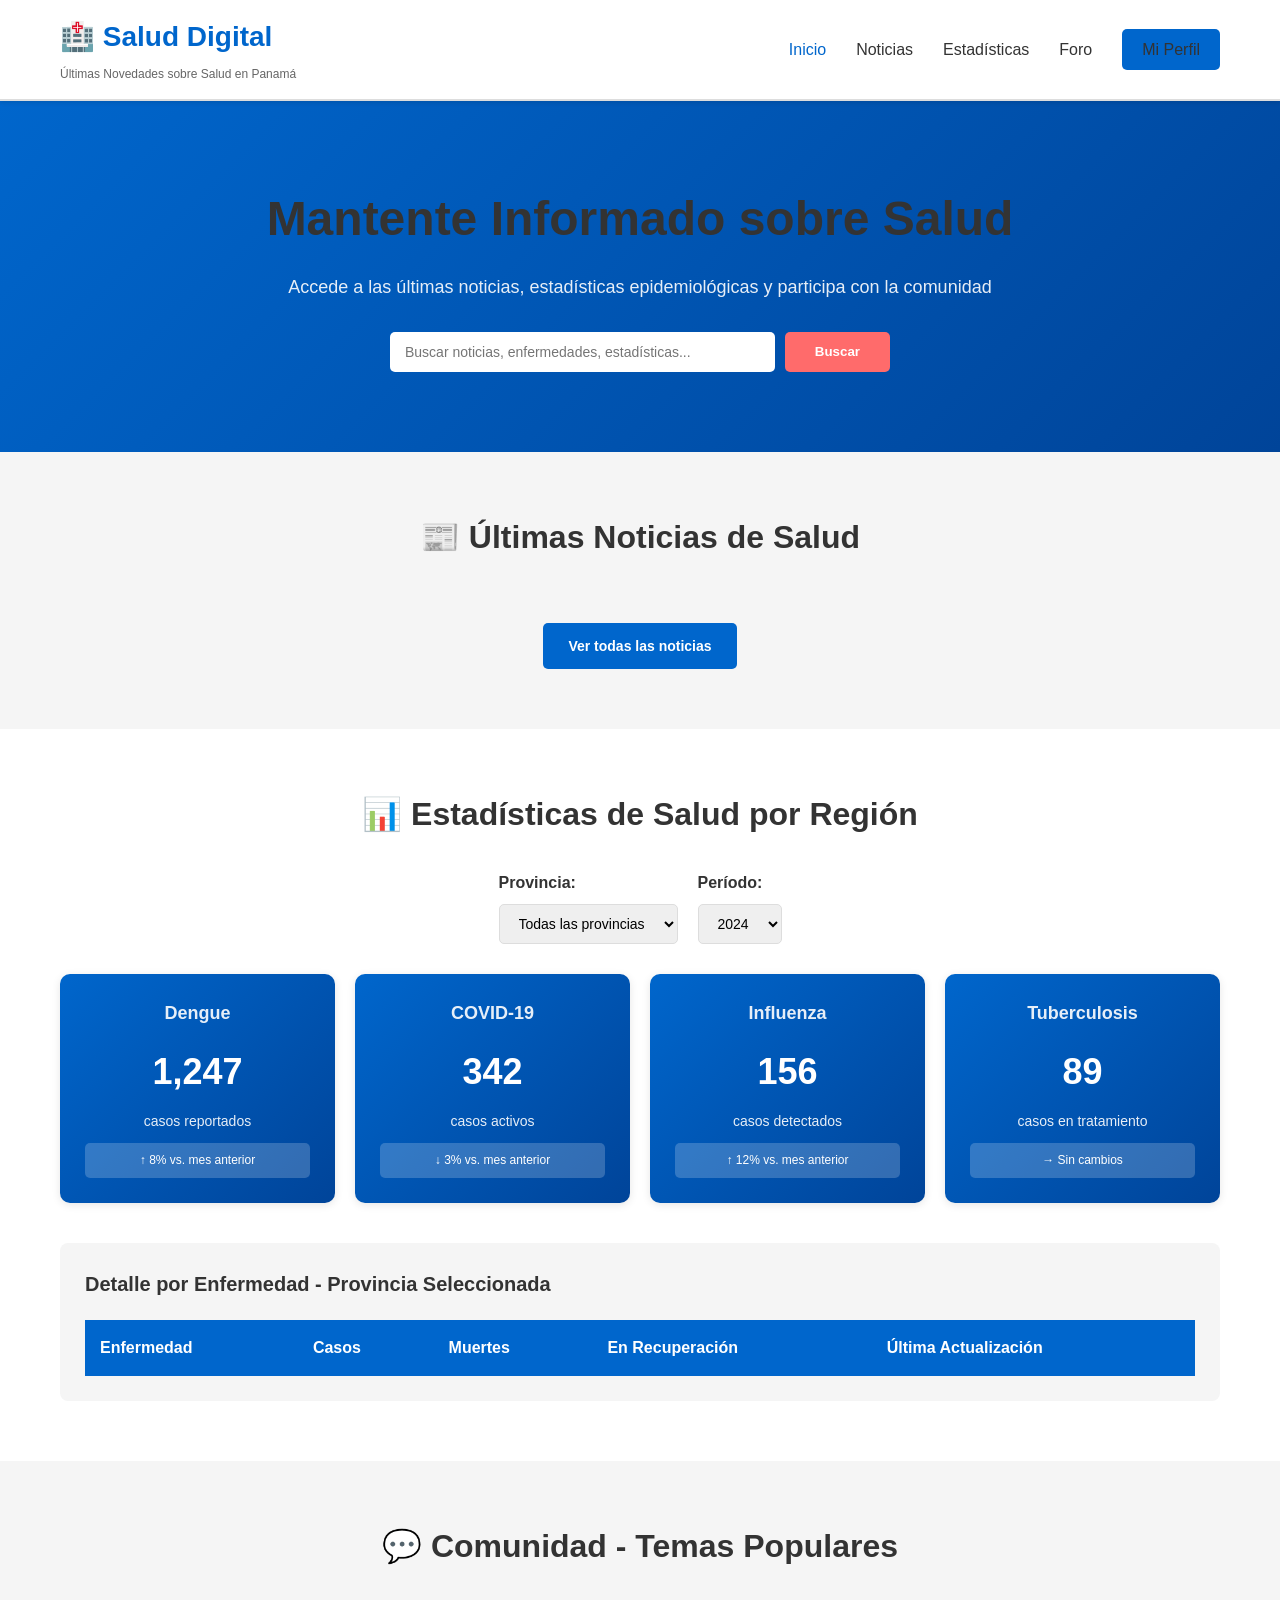
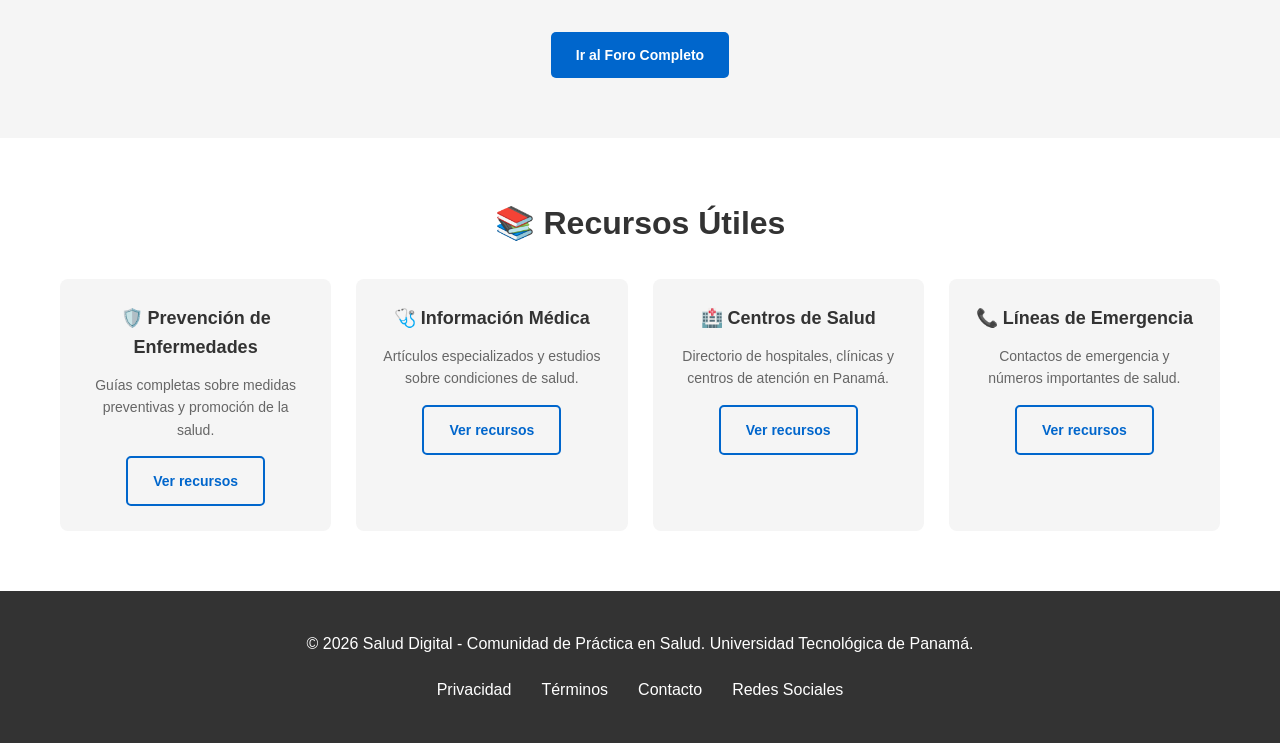
==== index.html @ e3124742 "feat(sitio): pagina de inicio de salud digital" ====
<!DOCTYPE html>
<html lang="es">
<head>
    <meta charset="UTF-8">
    <meta name="viewport" content="width=device-width, initial-scale=1.0">
    <title>Salud Digital - Últimas Novedades sobre Salud en Panamá</title>
    <link rel="stylesheet" href="css/styles.css">
</head>
<body>
    <!-- HEADER / NAVEGACIÓN -->
    <header class="navbar">
        <div class="container">
            <div class="navbar-brand">
                <h1>🏥 Salud Digital</h1>
                <p class="tagline">Últimas Novedades sobre Salud en Panamá</p>
            </div>
            <nav class="menu">
                <a href="index.html" class="active">Inicio</a>
                <a href="#noticias">Noticias</a>
                <a href="#estadisticas">Estadísticas</a>
                <a href="#foro">Foro</a>
                <a href="#" class="btn-login">Mi Perfil</a>
            </nav>
        </div>
    </header>

    <!-- BANNER PRINCIPAL -->
    <section class="banner">
        <div class="banner-content">
            <h2>Mantente Informado sobre Salud</h2>
            <p>Accede a las últimas noticias, estadísticas epidemiológicas y participa con la comunidad</p>
            <div class="search-bar">
                <input type="text" id="searchInput" placeholder="Buscar noticias, enfermedades, estadísticas...">
                <button onclick="buscar()">Buscar</button>
            </div>
        </div>
    </section>

    <!-- SECCIÓN DE NOTICIAS DESTACADAS -->
    <section class="noticias-section">
        <div class="container">
            <h2>📰 Últimas Noticias de Salud</h2>
            <div id="noticiasDestacadas" class="noticias-grid">
                <!-- Las noticias se cargarán aquí con JavaScript -->
            </div>
            <div class="ver-mas">
                <a href="#noticias" class="btn-primary">Ver todas las noticias</a>
            </div>
        </div>
    </section>

    <!-- SECCIÓN DE ESTADÍSTICAS -->
    <section class="estadisticas-section">
        <div class="container">
            <h2>📊 Estadísticas de Salud por Región</h2>

            <div class="filtros-estadisticas">
                <div class="filtro">
                    <label>Provincia:</label>
                    <select id="provinciaSelect" onchange="filtrarEstadisticas()">
                        <option value="">Todas las provincias</option>
                        <option value="panama">Panamá</option>
                        <option value="colon">Colón</option>
                        <option value="chiriqui">Chiriquí</option>
                        <option value="bocas">Bocas del Toro</option>
                        <option value="veraguas">Veraguas</option>
                        <option value="darién">Darién</option>
                        <option value="herrera">Herrera</option>
                        <option value="lossantos">Los Santos</option>
                        <option value="emberá">Guna Yala</option>
                    </select>
                </div>
                <div class="filtro">
                    <label>Período:</label>
                    <select id="periodoSelect" onchange="filtrarEstadisticas()">
                        <option value="2024">2024</option>
                        <option value="2025">2025</option>
                        <option value="2026">2026</option>
                    </select>
                </div>
            </div>

            <div class="estadisticas-grid">
                <div class="estadistica-card">
                    <h3>Dengue</h3>
                    <div class="stat-number" id="dengueCount">1,247</div>
                    <p class="stat-label">casos reportados</p>
                    <div class="stat-trend">↑ 8% vs. mes anterior</div>
                </div>
                <div class="estadistica-card">
                    <h3>COVID-19</h3>
                    <div class="stat-number" id="covidCount">342</div>
                    <p class="stat-label">casos activos</p>
                    <div class="stat-trend">↓ 3% vs. mes anterior</div>
                </div>
                <div class="estadistica-card">
                    <h3>Influenza</h3>
                    <div class="stat-number" id="influenzaCount">156</div>
                    <p class="stat-label">casos detectados</p>
                    <div class="stat-trend">↑ 12% vs. mes anterior</div>
                </div>
                <div class="estadistica-card">
                    <h3>Tuberculosis</h3>
                    <div class="stat-number" id="tbCount">89</div>
                    <p class="stat-label">casos en tratamiento</p>
                    <div class="stat-trend">→ Sin cambios</div>
                </div>
            </div>

            <div class="estadisticas-detalle">
                <h3>Detalle por Enfermedad - Provincia Seleccionada</h3>
                <table id="estadisticasTable">
                    <thead>
                        <tr>
                            <th>Enfermedad</th>
                            <th>Casos</th>
                            <th>Muertes</th>
                            <th>En Recuperación</th>
                            <th>Última Actualización</th>
                        </tr>
                    </thead>
                    <tbody id="estadisticasBody">
                        <!-- Se llena con datos -->
                    </tbody>
                </table>
            </div>
        </div>
    </section>

    <!-- SECCIÓN DE FORO DESTACADO -->
    <section class="foro-section">
        <div class="container">
            <h2>💬 Comunidad - Temas Populares</h2>
            <div id="temasDestacados" class="temas-grid">
                <!-- Los temas se cargarán aquí -->
            </div>
            <div class="ver-mas">
                <a href="#foro" class="btn-primary">Ir al Foro Completo</a>
            </div>
        </div>
    </section>

    <!-- SECCIÓN DE RECURSOS -->
    <section class="recursos-section">
        <div class="container">
            <h2>📚 Recursos Útiles</h2>
            <div class="recursos-grid">
                <div class="recurso-card">
                    <h3>🛡️ Prevención de Enfermedades</h3>
                    <p>Guías completas sobre medidas preventivas y promoción de la salud.</p>
                    <a href="#" class="btn-secondary">Ver recursos</a>
                </div>
                <div class="recurso-card">
                    <h3>🩺 Información Médica</h3>
                    <p>Artículos especializados y estudios sobre condiciones de salud.</p>
                    <a href="#" class="btn-secondary">Ver recursos</a>
                </div>
                <div class="recurso-card">
                    <h3>🏥 Centros de Salud</h3>
                    <p>Directorio de hospitales, clínicas y centros de atención en Panamá.</p>
                    <a href="#" class="btn-secondary">Ver recursos</a>
                </div>
                <div class="recurso-card">
                    <h3>📞 Líneas de Emergencia</h3>
                    <p>Contactos de emergencia y números importantes de salud.</p>
                    <a href="#" class="btn-secondary">Ver recursos</a>
                </div>
            </div>
        </div>
    </section>

    <!-- FOOTER -->
    <footer class="footer">
        <div class="container">
            <p>&copy; 2026 Salud Digital - Comunidad de Práctica en Salud. Universidad Tecnológica de Panamá.</p>
            <div class="footer-links">
                <a href="#">Privacidad</a>
                <a href="#">Términos</a>
                <a href="#">Contacto</a>
                <a href="#">Redes Sociales</a>
            </div>
        </div>
    </footer>

    <script src="js/data.js"></script>
    <script src="js/main.js"></script>
</body>
</html>
---- css/styles.css ----
/* ===== VARIABLES Y COLORES ===== */
:root {
    --primary-color: #0066cc;
    --primary-dark: #004499;
    --secondary-color: #ff6b6b;
    --success-color: #51cf66;
    --warning-color: #ffd43b;
    --danger-color: #ff6b6b;
    --dark-bg: #1a1a1a;
    --light-bg: #f5f5f5;
    --text-dark: #333;
    --text-light: #666;
    --border-color: #ddd;
    --white: #fff;
}

/* ===== RESET Y ESTILOS GLOBALES ===== */
* {
    margin: 0;
    padding: 0;
    box-sizing: border-box;
}

html {
    scroll-behavior: smooth;
}

body {
    font-family: 'Segoe UI', Tahoma, Geneva, Verdana, sans-serif;
    line-height: 1.6;
    color: var(--text-dark);
    background-color: var(--white);
}

.container {
    max-width: 1200px;
    margin: 0 auto;
    padding: 0 20px;
}

/* ===== HEADER / NAVBAR ===== */
.navbar {
    background-color: var(--white);
    border-bottom: 2px solid var(--border-color);
    position: sticky;
    top: 0;
    z-index: 100;
    box-shadow: 0 2px 4px rgba(0,0,0,0.1);
}

.navbar .container {
    display: flex;
    justify-content: space-between;
    align-items: center;
    padding: 15px 20px;
}

.navbar-brand h1 {
    font-size: 28px;
    color: var(--primary-color);
    margin-bottom: 5px;
}

.navbar-brand .tagline {
    font-size: 12px;
    color: var(--text-light);
    font-weight: 300;
}

.menu {
    display: flex;
    gap: 30px;
    align-items: center;
}

.menu a {
    text-decoration: none;
    color: var(--text-dark);
    font-weight: 500;
    transition: color 0.3s;
}

.menu a:hover,
.menu a.active {
    color: var(--primary-color);
}

.btn-login {
    background-color: var(--primary-color);
    color: var(--white);
    padding: 8px 20px;
    border-radius: 5px;
    cursor: pointer;
}

.btn-login:hover {
    background-color: var(--primary-dark);
}

/* ===== BANNER PRINCIPAL ===== */
.banner {
    background: linear-gradient(135deg, var(--primary-color) 0%, var(--primary-dark) 100%);
    color: var(--white);
    padding: 80px 20px;
    text-align: center;
}

.banner-content h2 {
    font-size: 48px;
    margin-bottom: 15px;
}

.banner-content p {
    font-size: 18px;
    margin-bottom: 30px;
    opacity: 0.9;
}

.search-bar {
    display: flex;
    max-width: 500px;
    margin: 0 auto;
    gap: 10px;
}

.search-bar input {
    flex: 1;
    padding: 12px 15px;
    border: none;
    border-radius: 5px;
    font-size: 14px;
}

.search-bar button {
    padding: 12px 30px;
    background-color: var(--secondary-color);
    color: var(--white);
    border: none;
    border-radius: 5px;
    font-weight: bold;
    cursor: pointer;
    transition: background-color 0.3s;
}

.search-bar button:hover {
    background-color: #ff5252;
}

/* ===== SECCIONES ===== */
section {
    padding: 60px 20px;
}

section h2 {
    font-size: 32px;
    margin-bottom: 30px;
    color: var(--text-dark);
    text-align: center;
}

/* ===== NOTICIAS ===== */
.noticias-section {
    background-color: var(--light-bg);
}

.noticias-grid {
    display: grid;
    grid-template-columns: repeat(auto-fit, minmax(300px, 1fr));
    gap: 25px;
    margin-bottom: 30px;
}

.noticia-card {
    background-color: var(--white);
    border-radius: 8px;
    overflow: hidden;
    box-shadow: 0 2px 8px rgba(0,0,0,0.1);
    transition: transform 0.3s, box-shadow 0.3s;
    cursor: pointer;
}

.noticia-card:hover {
    transform: translateY(-5px);
    box-shadow: 0 4px 12px rgba(0,0,0,0.15);
}

.noticia-card img {
    width: 100%;
    height: 200px;
    object-fit: cover;
    background-color: var(--light-bg);
}

.noticia-card-content {
    padding: 20px;
}

.noticia-card-category {
    display: inline-block;
    background-color: var(--primary-color);
    color: var(--white);
    padding: 5px 12px;
    border-radius: 20px;
    font-size: 12px;
    margin-bottom: 10px;
}

.noticia-card h3 {
    font-size: 18px;
    margin-bottom: 10px;
    color: var(--text-dark);
}

.noticia-card p {
    font-size: 14px;
    color: var(--text-light);
    line-height: 1.5;
    margin-bottom: 15px;
}

.noticia-meta {
    display: flex;
    justify-content: space-between;
    font-size: 12px;
    color: var(--text-light);
    border-top: 1px solid var(--border-color);
    padding-top: 12px;
}

/* ===== ESTADÍSTICAS ===== */
.estadisticas-section {
    background-color: var(--white);
}

.filtros-estadisticas {
    display: flex;
    gap: 20px;
    margin-bottom: 30px;
    justify-content: center;
    flex-wrap: wrap;
}

.filtro {
    display: flex;
    flex-direction: column;
    gap: 8px;
}

.filtro label {
    font-weight: bold;
    color: var(--text-dark);
}

.filtro select {
    padding: 10px 15px;
    border: 1px solid var(--border-color);
    border-radius: 5px;
    font-size: 14px;
    cursor: pointer;
}

.estadisticas-grid {
    display: grid;
    grid-template-columns: repeat(auto-fit, minmax(200px, 1fr));
    gap: 20px;
    margin-bottom: 40px;
}

.estadistica-card {
    background: linear-gradient(135deg, var(--primary-color) 0%, var(--primary-dark) 100%);
    color: var(--white);
    padding: 25px;
    border-radius: 10px;
    text-align: center;
    box-shadow: 0 2px 8px rgba(0,0,0,0.1);
}

.estadistica-card h3 {
    font-size: 18px;
    margin-bottom: 15px;
    opacity: 0.9;
}

.stat-number {
    font-size: 36px;
    font-weight: bold;
    margin-bottom: 10px;
}

.stat-label {
    font-size: 14px;
    margin-bottom: 10px;
    opacity: 0.9;
}

.stat-trend {
    font-size: 12px;
    background-color: rgba(255,255,255,0.2);
    padding: 8px;
    border-radius: 5px;
}

/* ===== TABLA ESTADÍSTICAS ===== */
.estadisticas-detalle {
    margin-top: 40px;
    background-color: var(--light-bg);
    padding: 25px;
    border-radius: 8px;
}

.estadisticas-detalle h3 {
    margin-bottom: 20px;
    font-size: 20px;
}

#estadisticasTable {
    width: 100%;
    border-collapse: collapse;
}

#estadisticasTable thead {
    background-color: var(--primary-color);
    color: var(--white);
}

#estadisticasTable th {
    padding: 15px;
    text-align: left;
    font-weight: bold;
}

#estadisticasTable td {
    padding: 12px 15px;
    border-bottom: 1px solid var(--border-color);
}

#estadisticasTable tbody tr:hover {
    background-color: rgba(0,102,204,0.05);
}

#estadisticasTable tbody tr:nth-child(even) {
    background-color: rgba(0,0,0,0.02);
}

/* ===== FORO ===== */
.foro-section {
    background-color: var(--light-bg);
}

.temas-grid {
    display: grid;
    grid-template-columns: repeat(auto-fit, minmax(250px, 1fr));
    gap: 20px;
    margin-bottom: 30px;
}

.tema-card {
    background-color: var(--white);
    padding: 20px;
    border-radius: 8px;
    border-left: 4px solid var(--primary-color);
    box-shadow: 0 2px 6px rgba(0,0,0,0.1);
    cursor: pointer;
    transition: transform 0.3s;
}

.tema-card:hover {
    transform: translateX(5px);
}

.tema-card h4 {
    color: var(--text-dark);
    margin-bottom: 10px;
    font-size: 16px;
}

.tema-card p {
    color: var(--text-light);
    font-size: 14px;
    margin-bottom: 12px;
}

.tema-meta {
    display: flex;
    justify-content: space-between;
    font-size: 12px;
    color: var(--text-light);
}

/* ===== RECURSOS ===== */
.recursos-section {
    background-color: var(--white);
}

.recursos-grid {
    display: grid;
    grid-template-columns: repeat(auto-fit, minmax(250px, 1fr));
    gap: 25px;
}

.recurso-card {
    background-color: var(--light-bg);
    padding: 25px;
    border-radius: 8px;
    text-align: center;
    transition: transform 0.3s;
}

.recurso-card:hover {
    transform: translateY(-5px);
}

.recurso-card h3 {
    font-size: 18px;
    margin-bottom: 12px;
    color: var(--text-dark);
}

.recurso-card p {
    color: var(--text-light);
    font-size: 14px;
    margin-bottom: 15px;
}

/* ===== BOTONES ===== */
.btn-primary,
.btn-secondary {
    display: inline-block;
    padding: 12px 25px;
    border-radius: 5px;
    text-decoration: none;
    font-weight: bold;
    transition: background-color 0.3s;
    border: none;
    cursor: pointer;
    font-size: 14px;
}

.btn-primary {
    background-color: var(--primary-color);
    color: var(--white);
}

.btn-primary:hover {
    background-color: var(--primary-dark);
}

.btn-secondary {
    background-color: var(--light-bg);
    color: var(--primary-color);
    border: 2px solid var(--primary-color);
}

.btn-secondary:hover {
    background-color: var(--primary-color);
    color: var(--white);
}

.ver-mas {
    text-align: center;
    margin-top: 30px;
}

/* ===== FOOTER ===== */
.footer {
    background-color: var(--text-dark);
    color: var(--white);
    padding: 40px 20px;
    text-align: center;
}

.footer .container {
    display: flex;
    flex-direction: column;
    gap: 20px;
}

.footer-links {
    display: flex;
    justify-content: center;
    gap: 30px;
    flex-wrap: wrap;
}

.footer-links a {
    color: var(--white);
    text-decoration: none;
    transition: color 0.3s;
}

.footer-links a:hover {
    color: var(--primary-color);
}

/* ===== RESPONSIVE ===== */
@media (max-width: 768px) {
    .navbar .container {
        flex-direction: column;
        gap: 15px;
    }

    .menu {
        flex-direction: column;
        gap: 10px;
        width: 100%;
    }

    .banner-content h2 {
        font-size: 32px;
    }

    .search-bar {
        flex-direction: column;
    }

    .search-bar button {
        width: 100%;
    }

    .noticias-grid,
    .temas-grid,
    .recursos-grid {
        grid-template-columns: 1fr;
    }

    section h2 {
        font-size: 24px;
    }

    #estadisticasTable {
        font-size: 12px;
    }

    #estadisticasTable th,
    #estadisticasTable td {
        padding: 8px;
    }

    .filtros-estadisticas {
        flex-direction: column;
    }

    .filtro {
        width: 100%;
    }

    .filtro select {
        width: 100%;
    }
}

@media (max-width: 480px) {
    .navbar-brand h1 {
        font-size: 20px;
    }

    .banner-content h2 {
        font-size: 24px;
    }

    .banner-content p {
        font-size: 14px;
    }

    .search-bar input {
        font-size: 12px;
    }

    .noticia-card-category {
        font-size: 10px;
    }

    .estadistica-card h3 {
        font-size: 14px;
    }

    .stat-number {
        font-size: 28px;
    }
}

/* ===== UTILIDADES ===== */
.hidden {
    display: none;
}

.loading {
    text-align: center;
    padding: 40px;
    color: var(--text-light);
}

.error {
    background-color: var(--danger-color);
    color: var(--white);
    padding: 15px;
    border-radius: 5px;
    margin-bottom: 20px;
}

.success {
    background-color: var(--success-color);
    color: var(--white);
    padding: 15px;
    border-radius: 5px;
    margin-bottom: 20px;
}
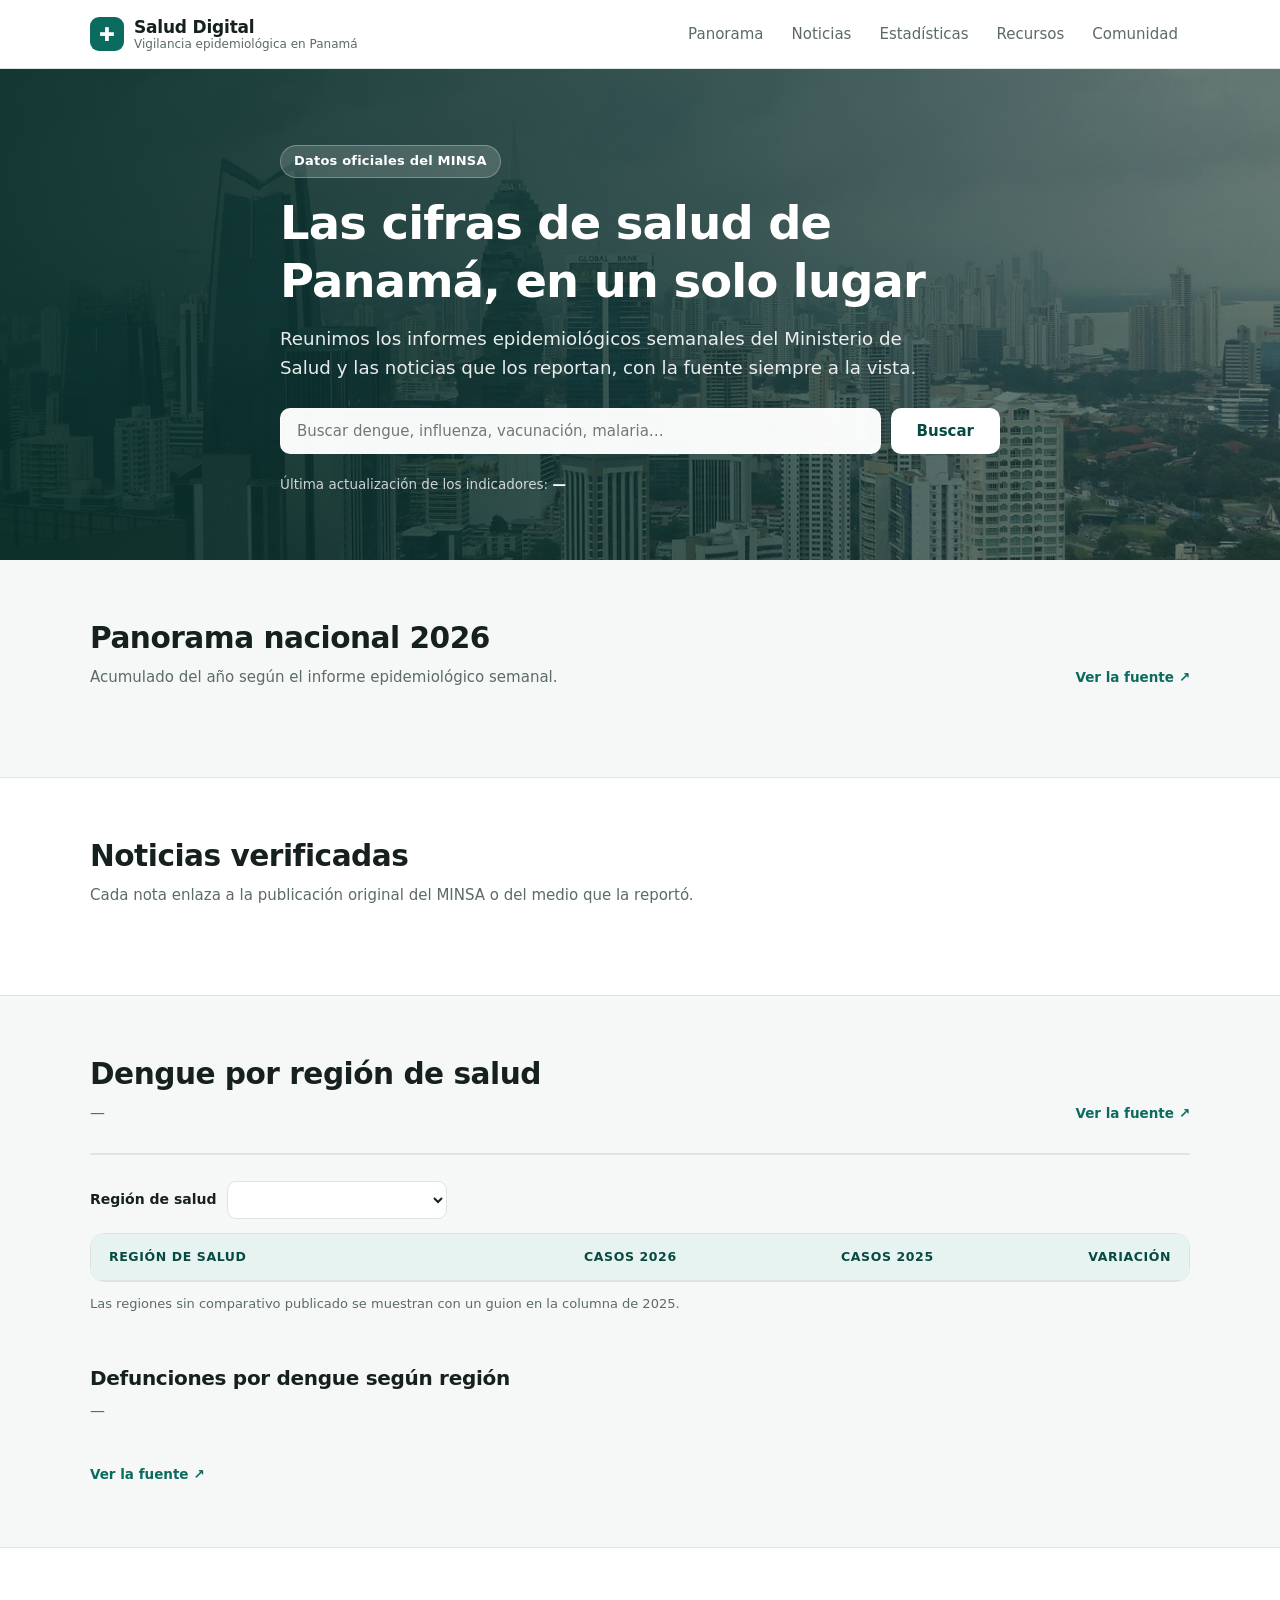
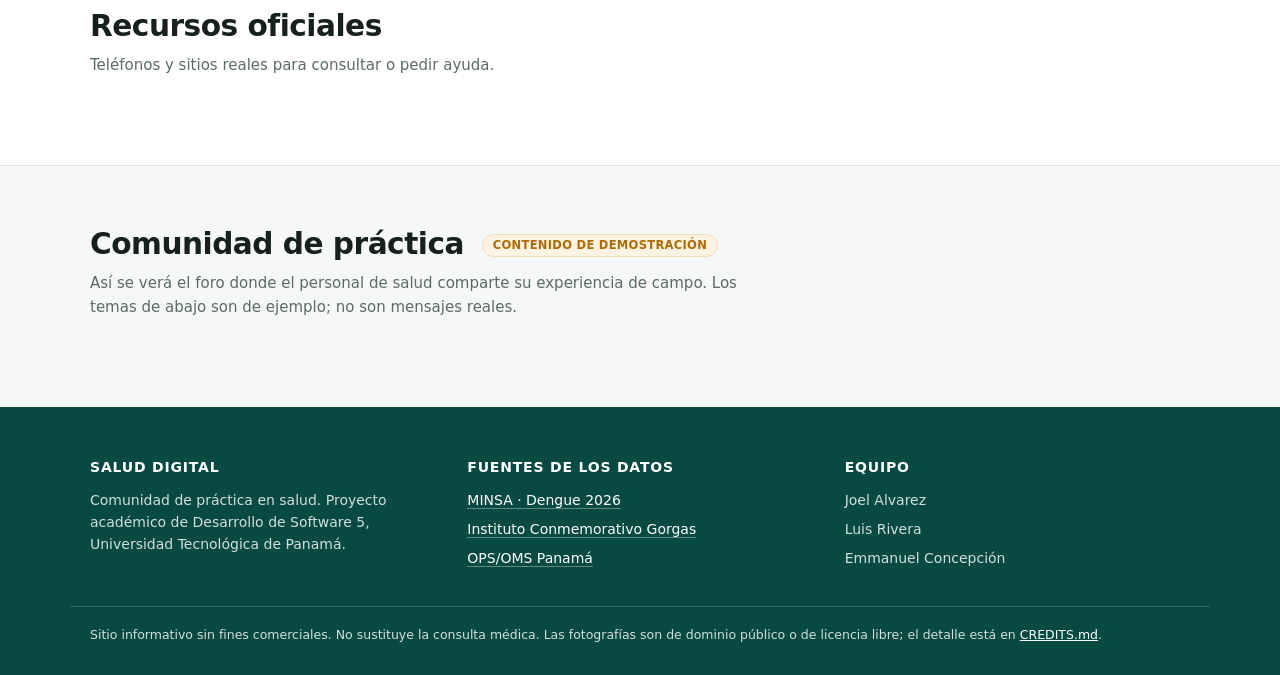
==== commit 468d66d9: "feat(sitio): rediseno con panorama nacional, filtros y tablas por region" ====
--- a/index.html
+++ b/index.html
@@ -3,184 +3,216 @@
 <head>
     <meta charset="UTF-8">
     <meta name="viewport" content="width=device-width, initial-scale=1.0">
-    <title>Salud Digital - Últimas Novedades sobre Salud en Panamá</title>
+    <title>Salud Digital · Vigilancia epidemiológica en Panamá</title>
+    <meta name="description" content="Comunidad de práctica en salud: noticias verificadas y cifras epidemiológicas oficiales del MINSA sobre dengue, influenza, malaria y leishmaniasis en Panamá.">
+    <meta name="theme-color" content="#0b6b5f">
+    <link rel="icon" href="data:image/svg+xml,<svg xmlns='http://www.w3.org/2000/svg' viewBox='0 0 100 100'><rect width='100' height='100' rx='22' fill='%230b6b5f'/><path d='M42 20h16v22h22v16H58v22H42V58H20V42h22z' fill='%23fff'/></svg>">
     <link rel="stylesheet" href="css/styles.css">
 </head>
 <body>
-    <!-- HEADER / NAVEGACIÓN -->
-    <header class="navbar">
-        <div class="container">
-            <div class="navbar-brand">
-                <h1>🏥 Salud Digital</h1>
-                <p class="tagline">Últimas Novedades sobre Salud en Panamá</p>
-            </div>
-            <nav class="menu">
-                <a href="index.html" class="active">Inicio</a>
+    <a href="#contenido" class="skip-link">Saltar al contenido</a>
+
+    <!-- ===== ENCABEZADO ===== -->
+    <header class="navbar" id="navbar">
+        <div class="container navbar-inner">
+            <a class="brand" href="#inicio">
+                <span class="brand-mark" aria-hidden="true">✚</span>
+                <span class="brand-text">
+                    <strong>Salud Digital</strong>
+                    <small>Vigilancia epidemiológica en Panamá</small>
+                </span>
+            </a>
+
+            <button class="nav-toggle" id="navToggle" aria-expanded="false" aria-controls="menu" aria-label="Abrir el menú">
+                <span></span><span></span><span></span>
+            </button>
+
+            <nav class="menu" id="menu" aria-label="Navegación principal">
+                <a href="#panorama">Panorama</a>
                 <a href="#noticias">Noticias</a>
                 <a href="#estadisticas">Estadísticas</a>
-                <a href="#foro">Foro</a>
-                <a href="#" class="btn-login">Mi Perfil</a>
+                <a href="#recursos">Recursos</a>
+                <a href="#foro">Comunidad</a>
             </nav>
         </div>
     </header>
 
-    <!-- BANNER PRINCIPAL -->
-    <section class="banner">
-        <div class="banner-content">
-            <h2>Mantente Informado sobre Salud</h2>
-            <p>Accede a las últimas noticias, estadísticas epidemiológicas y participa con la comunidad</p>
-            <div class="search-bar">
-                <input type="text" id="searchInput" placeholder="Buscar noticias, enfermedades, estadísticas...">
-                <button onclick="buscar()">Buscar</button>
-            </div>
-        </div>
-    </section>
-
-    <!-- SECCIÓN DE NOTICIAS DESTACADAS -->
-    <section class="noticias-section">
-        <div class="container">
-            <h2>📰 Últimas Noticias de Salud</h2>
-            <div id="noticiasDestacadas" class="noticias-grid">
-                <!-- Las noticias se cargarán aquí con JavaScript -->
-            </div>
-            <div class="ver-mas">
-                <a href="#noticias" class="btn-primary">Ver todas las noticias</a>
-            </div>
-        </div>
-    </section>
-
-    <!-- SECCIÓN DE ESTADÍSTICAS -->
-    <section class="estadisticas-section">
-        <div class="container">
-            <h2>📊 Estadísticas de Salud por Región</h2>
-
-            <div class="filtros-estadisticas">
-                <div class="filtro">
-                    <label>Provincia:</label>
-                    <select id="provinciaSelect" onchange="filtrarEstadisticas()">
-                        <option value="">Todas las provincias</option>
-                        <option value="panama">Panamá</option>
-                        <option value="colon">Colón</option>
-                        <option value="chiriqui">Chiriquí</option>
-                        <option value="bocas">Bocas del Toro</option>
-                        <option value="veraguas">Veraguas</option>
-                        <option value="darién">Darién</option>
-                        <option value="herrera">Herrera</option>
-                        <option value="lossantos">Los Santos</option>
-                        <option value="emberá">Guna Yala</option>
-                    </select>
-                </div>
-                <div class="filtro">
-                    <label>Período:</label>
-                    <select id="periodoSelect" onchange="filtrarEstadisticas()">
-                        <option value="2024">2024</option>
-                        <option value="2025">2025</option>
-                        <option value="2026">2026</option>
-                    </select>
-                </div>
-            </div>
-
-            <div class="estadisticas-grid">
-                <div class="estadistica-card">
-                    <h3>Dengue</h3>
-                    <div class="stat-number" id="dengueCount">1,247</div>
-                    <p class="stat-label">casos reportados</p>
-                    <div class="stat-trend">↑ 8% vs. mes anterior</div>
-                </div>
-                <div class="estadistica-card">
-                    <h3>COVID-19</h3>
-                    <div class="stat-number" id="covidCount">342</div>
-                    <p class="stat-label">casos activos</p>
-                    <div class="stat-trend">↓ 3% vs. mes anterior</div>
-                </div>
-                <div class="estadistica-card">
-                    <h3>Influenza</h3>
-                    <div class="stat-number" id="influenzaCount">156</div>
-                    <p class="stat-label">casos detectados</p>
-                    <div class="stat-trend">↑ 12% vs. mes anterior</div>
-                </div>
-                <div class="estadistica-card">
-                    <h3>Tuberculosis</h3>
-                    <div class="stat-number" id="tbCount">89</div>
-                    <p class="stat-label">casos en tratamiento</p>
-                    <div class="stat-trend">→ Sin cambios</div>
-                </div>
-            </div>
-
-            <div class="estadisticas-detalle">
-                <h3>Detalle por Enfermedad - Provincia Seleccionada</h3>
-                <table id="estadisticasTable">
-                    <thead>
-                        <tr>
-                            <th>Enfermedad</th>
-                            <th>Casos</th>
-                            <th>Muertes</th>
-                            <th>En Recuperación</th>
-                            <th>Última Actualización</th>
-                        </tr>
-                    </thead>
-                    <tbody id="estadisticasBody">
-                        <!-- Se llena con datos -->
-                    </tbody>
-                </table>
-            </div>
-        </div>
-    </section>
-
-    <!-- SECCIÓN DE FORO DESTACADO -->
-    <section class="foro-section">
-        <div class="container">
-            <h2>💬 Comunidad - Temas Populares</h2>
-            <div id="temasDestacados" class="temas-grid">
-                <!-- Los temas se cargarán aquí -->
-            </div>
-            <div class="ver-mas">
-                <a href="#foro" class="btn-primary">Ir al Foro Completo</a>
-            </div>
-        </div>
-    </section>
-
-    <!-- SECCIÓN DE RECURSOS -->
-    <section class="recursos-section">
-        <div class="container">
-            <h2>📚 Recursos Útiles</h2>
-            <div class="recursos-grid">
-                <div class="recurso-card">
-                    <h3>🛡️ Prevención de Enfermedades</h3>
-                    <p>Guías completas sobre medidas preventivas y promoción de la salud.</p>
-                    <a href="#" class="btn-secondary">Ver recursos</a>
-                </div>
-                <div class="recurso-card">
-                    <h3>🩺 Información Médica</h3>
-                    <p>Artículos especializados y estudios sobre condiciones de salud.</p>
-                    <a href="#" class="btn-secondary">Ver recursos</a>
-                </div>
-                <div class="recurso-card">
-                    <h3>🏥 Centros de Salud</h3>
-                    <p>Directorio de hospitales, clínicas y centros de atención en Panamá.</p>
-                    <a href="#" class="btn-secondary">Ver recursos</a>
-                </div>
-                <div class="recurso-card">
-                    <h3>📞 Líneas de Emergencia</h3>
-                    <p>Contactos de emergencia y números importantes de salud.</p>
-                    <a href="#" class="btn-secondary">Ver recursos</a>
-                </div>
-            </div>
-        </div>
-    </section>
-
-    <!-- FOOTER -->
+    <main id="contenido">
+        <!-- ===== PORTADA ===== -->
+        <section class="hero" id="inicio">
+            <div class="hero-media" aria-hidden="true"></div>
+            <div class="container hero-content">
+                <p class="hero-eyebrow" id="heroCorte">Datos oficiales del MINSA</p>
+                <h1>Las cifras de salud de Panamá, en un solo lugar</h1>
+                <p class="hero-lead">
+                    Reunimos los informes epidemiológicos semanales del Ministerio de Salud y las
+                    noticias que los reportan, con la fuente siempre a la vista.
+                </p>
+
+                <form class="search-bar" id="searchForm" role="search">
+                    <label class="sr-only" for="searchInput">Buscar en noticias y temas de la comunidad</label>
+                    <input type="search" id="searchInput" placeholder="Buscar dengue, influenza, vacunación, malaria…" autocomplete="off">
+                    <button type="submit">Buscar</button>
+                </form>
+
+                <p class="hero-note">
+                    Última actualización de los indicadores:
+                    <strong id="heroActualizado">—</strong>
+                </p>
+            </div>
+        </section>
+
+        <!-- ===== PANORAMA NACIONAL ===== -->
+        <section class="section" id="panorama">
+            <div class="container">
+                <div class="section-head">
+                    <div>
+                        <h2>Panorama nacional 2026</h2>
+                        <p class="section-sub" id="panoramaSub">Acumulado del año según el informe epidemiológico semanal.</p>
+                    </div>
+                    <a class="link-fuente" id="panoramaFuente" href="#" target="_blank" rel="noopener">Ver la fuente ↗</a>
+                </div>
+
+                <div class="indicadores-grid" id="indicadoresGrid"></div>
+            </div>
+        </section>
+
+        <!-- ===== NOTICIAS ===== -->
+        <section class="section section-alt" id="noticias">
+            <div class="container">
+                <div class="section-head">
+                    <div>
+                        <h2>Noticias verificadas</h2>
+                        <p class="section-sub">Cada nota enlaza a la publicación original del MINSA o del medio que la reportó.</p>
+                    </div>
+                    <div class="filtros-categoria" id="filtrosCategoria" role="group" aria-label="Filtrar noticias por tema"></div>
+                </div>
+
+                <div id="noticiasGrid" class="noticias-grid"></div>
+                <p class="vacio" id="noticiasVacio" hidden>No hay noticias que coincidan con ese filtro.</p>
+            </div>
+        </section>
+
+        <!-- ===== ESTADÍSTICAS ===== -->
+        <section class="section" id="estadisticas">
+            <div class="container">
+                <div class="section-head">
+                    <div>
+                        <h2>Dengue por región de salud</h2>
+                        <p class="section-sub" id="regionalCorte">—</p>
+                    </div>
+                    <a class="link-fuente" id="regionalFuente" href="#" target="_blank" rel="noopener">Ver la fuente ↗</a>
+                </div>
+
+                <div class="resumen-nacional" id="resumenNacional"></div>
+
+                <div class="tabla-controles">
+                    <label for="regionSelect">Región de salud</label>
+                    <select id="regionSelect"></select>
+                </div>
+
+                <div class="tabla-wrap">
+                    <table class="tabla">
+                        <caption class="sr-only">Casos de dengue por región de salud, 2026 frente a 2025</caption>
+                        <thead>
+                            <tr>
+                                <th scope="col">Región de salud</th>
+                                <th scope="col" class="num">Casos 2026</th>
+                                <th scope="col" class="num">Casos 2025</th>
+                                <th scope="col" class="num">Variación</th>
+                            </tr>
+                        </thead>
+                        <tbody id="regionalBody"></tbody>
+                    </table>
+                </div>
+                <p class="nota-tabla">Las regiones sin comparativo publicado se muestran con un guion en la columna de 2025.</p>
+
+                <h3 class="subtitulo">Defunciones por dengue según región</h3>
+                <p class="section-sub" id="defuncionesCorte">—</p>
+                <div class="barras" id="defuncionesBarras"></div>
+                <a class="link-fuente" id="defuncionesFuente" href="#" target="_blank" rel="noopener">Ver la fuente ↗</a>
+            </div>
+        </section>
+
+        <!-- ===== RECURSOS ===== -->
+        <section class="section section-alt" id="recursos">
+            <div class="container">
+                <div class="section-head">
+                    <div>
+                        <h2>Recursos oficiales</h2>
+                        <p class="section-sub">Teléfonos y sitios reales para consultar o pedir ayuda.</p>
+                    </div>
+                </div>
+                <div class="recursos-grid" id="recursosGrid"></div>
+            </div>
+        </section>
+
+        <!-- ===== COMUNIDAD ===== -->
+        <section class="section" id="foro">
+            <div class="container">
+                <div class="section-head">
+                    <div>
+                        <h2>Comunidad de práctica <span class="badge-demo">contenido de demostración</span></h2>
+                        <p class="section-sub">
+                            Así se verá el foro donde el personal de salud comparte su experiencia de campo.
+                            Los temas de abajo son de ejemplo; no son mensajes reales.
+                        </p>
+                    </div>
+                </div>
+                <div id="temasGrid" class="temas-grid"></div>
+            </div>
+        </section>
+    </main>
+
+    <!-- ===== PIE ===== -->
     <footer class="footer">
-        <div class="container">
-            <p>&copy; 2026 Salud Digital - Comunidad de Práctica en Salud. Universidad Tecnológica de Panamá.</p>
-            <div class="footer-links">
-                <a href="#">Privacidad</a>
-                <a href="#">Términos</a>
-                <a href="#">Contacto</a>
-                <a href="#">Redes Sociales</a>
-            </div>
+        <div class="container footer-inner">
+            <div class="footer-col">
+                <h3>Salud Digital</h3>
+                <p>Comunidad de práctica en salud. Proyecto académico de Desarrollo de Software 5, Universidad Tecnológica de Panamá.</p>
+            </div>
+            <div class="footer-col">
+                <h3>Fuentes de los datos</h3>
+                <ul>
+                    <li><a href="https://www.minsa.gob.pa/informacion-salud/dengue-2026" target="_blank" rel="noopener">MINSA · Dengue 2026</a></li>
+                    <li><a href="https://www.gorgas.gob.pa/" target="_blank" rel="noopener">Instituto Conmemorativo Gorgas</a></li>
+                    <li><a href="https://www.paho.org/es/panama" target="_blank" rel="noopener">OPS/OMS Panamá</a></li>
+                </ul>
+            </div>
+            <div class="footer-col">
+                <h3>Equipo</h3>
+                <ul>
+                    <li>Joel Alvarez</li>
+                    <li>Luis Rivera</li>
+                    <li>Emmanuel Concepción</li>
+                </ul>
+            </div>
+        </div>
+        <div class="container footer-legal">
+            <p>
+                Sitio informativo sin fines comerciales. No sustituye la consulta médica.
+                Las fotografías son de dominio público o de licencia libre; el detalle está en
+                <a href="CREDITS.md">CREDITS.md</a>.
+            </p>
         </div>
     </footer>
+
+    <!-- ===== MODAL DE NOTICIA ===== -->
+    <div class="modal" id="modal" hidden>
+        <div class="modal-backdrop" data-cerrar></div>
+        <div class="modal-card" role="dialog" aria-modal="true" aria-labelledby="modalTitulo">
+            <button class="modal-cerrar" data-cerrar aria-label="Cerrar">×</button>
+            <img id="modalImagen" alt="">
+            <p class="modal-credito" id="modalCredito"></p>
+            <div class="modal-cuerpo">
+                <span class="chip" id="modalCategoria"></span>
+                <h2 id="modalTitulo"></h2>
+                <p class="modal-meta" id="modalMeta"></p>
+                <p id="modalResumen"></p>
+                <a class="btn-primary" id="modalEnlace" href="#" target="_blank" rel="noopener">Leer la publicación original ↗</a>
+            </div>
+        </div>
+    </div>
 
     <script src="js/data.js"></script>
     <script src="js/main.js"></script>
--- a/css/styles.css
+++ b/css/styles.css
@@ -1,607 +1,516 @@
-/* ===== VARIABLES Y COLORES ===== */
+/* =========================================================================
+   Salud Digital - Estilos
+   ========================================================================= */
+
 :root {
-    --primary-color: #0066cc;
-    --primary-dark: #004499;
-    --secondary-color: #ff6b6b;
-    --success-color: #51cf66;
-    --warning-color: #ffd43b;
-    --danger-color: #ff6b6b;
-    --dark-bg: #1a1a1a;
-    --light-bg: #f5f5f5;
-    --text-dark: #333;
-    --text-light: #666;
-    --border-color: #ddd;
-    --white: #fff;
-}
-
-/* ===== RESET Y ESTILOS GLOBALES ===== */
-* {
+    --verde: #0b6b5f;
+    --verde-oscuro: #074a41;
+    --verde-claro: #e6f3f0;
+    --ambar: #b26a00;
+    --rojo: #b3261e;
+    --tinta: #16211f;
+    --gris: #5b6b68;
+    --linea: #dde5e3;
+    --fondo: #f6f8f7;
+    --blanco: #ffffff;
+    --radio: 14px;
+    --sombra: 0 1px 2px rgba(16, 33, 30, .06), 0 8px 24px rgba(16, 33, 30, .06);
+    --ancho: 1140px;
+}
+
+*, *::before, *::after { box-sizing: border-box; }
+
+html { scroll-behavior: smooth; scroll-padding-top: 90px; }
+
+body {
     margin: 0;
-    padding: 0;
-    box-sizing: border-box;
-}
-
-html {
-    scroll-behavior: smooth;
-}
-
-body {
-    font-family: 'Segoe UI', Tahoma, Geneva, Verdana, sans-serif;
+    font-family: "Segoe UI", system-ui, -apple-system, Roboto, Helvetica, Arial, sans-serif;
+    color: var(--tinta);
+    background: var(--fondo);
     line-height: 1.6;
-    color: var(--text-dark);
-    background-color: var(--white);
-}
+    -webkit-font-smoothing: antialiased;
+}
+
+body.sin-scroll { overflow: hidden; }
+
+img { max-width: 100%; display: block; }
+
+a { color: var(--verde); }
+
+h1, h2, h3 { line-height: 1.25; margin: 0; }
 
 .container {
-    max-width: 1200px;
+    width: 100%;
+    max-width: var(--ancho);
     margin: 0 auto;
     padding: 0 20px;
 }
 
-/* ===== HEADER / NAVBAR ===== */
+.sr-only {
+    position: absolute; width: 1px; height: 1px;
+    padding: 0; margin: -1px; overflow: hidden;
+    clip: rect(0 0 0 0); white-space: nowrap; border: 0;
+}
+
+.skip-link {
+    position: absolute; left: -999px; top: 8px; z-index: 1200;
+    background: var(--verde); color: #fff; padding: 10px 16px; border-radius: 8px;
+}
+.skip-link:focus { left: 16px; }
+
+:focus-visible { outline: 3px solid var(--verde); outline-offset: 2px; border-radius: 4px; }
+
+/* ===== Encabezado ===== */
+
 .navbar {
-    background-color: var(--white);
-    border-bottom: 2px solid var(--border-color);
-    position: sticky;
-    top: 0;
-    z-index: 100;
-    box-shadow: 0 2px 4px rgba(0,0,0,0.1);
-}
-
-.navbar .container {
-    display: flex;
-    justify-content: space-between;
-    align-items: center;
-    padding: 15px 20px;
-}
-
-.navbar-brand h1 {
-    font-size: 28px;
-    color: var(--primary-color);
-    margin-bottom: 5px;
-}
-
-.navbar-brand .tagline {
-    font-size: 12px;
-    color: var(--text-light);
-    font-weight: 300;
-}
-
-.menu {
-    display: flex;
-    gap: 30px;
-    align-items: center;
-}
+    position: sticky; top: 0; z-index: 900;
+    background: rgba(255, 255, 255, .94);
+    backdrop-filter: blur(8px);
+    border-bottom: 1px solid var(--linea);
+    transition: box-shadow .2s ease;
+}
+.navbar.con-sombra { box-shadow: 0 2px 12px rgba(16, 33, 30, .1); }
+
+.navbar-inner {
+    display: flex; align-items: center; justify-content: space-between;
+    gap: 16px; min-height: 68px;
+}
+
+.brand { display: flex; align-items: center; gap: 10px; text-decoration: none; color: inherit; }
+
+.brand-mark {
+    width: 34px; height: 34px; flex: none;
+    display: grid; place-items: center;
+    background: var(--verde); color: #fff;
+    border-radius: 9px; font-size: 19px; font-weight: 700;
+}
+
+.brand-text { display: flex; flex-direction: column; line-height: 1.2; }
+.brand-text strong { font-size: 17px; letter-spacing: -.2px; }
+.brand-text small { font-size: 12px; color: var(--gris); }
+
+.menu { display: flex; align-items: center; gap: 4px; }
 
 .menu a {
-    text-decoration: none;
-    color: var(--text-dark);
-    font-weight: 500;
-    transition: color 0.3s;
-}
-
-.menu a:hover,
-.menu a.active {
-    color: var(--primary-color);
-}
-
-.btn-login {
-    background-color: var(--primary-color);
-    color: var(--white);
-    padding: 8px 20px;
-    border-radius: 5px;
-    cursor: pointer;
-}
-
-.btn-login:hover {
-    background-color: var(--primary-dark);
-}
-
-/* ===== BANNER PRINCIPAL ===== */
-.banner {
-    background: linear-gradient(135deg, var(--primary-color) 0%, var(--primary-dark) 100%);
-    color: var(--white);
-    padding: 80px 20px;
-    text-align: center;
-}
-
-.banner-content h2 {
-    font-size: 48px;
-    margin-bottom: 15px;
-}
-
-.banner-content p {
-    font-size: 18px;
-    margin-bottom: 30px;
-    opacity: 0.9;
-}
-
-.search-bar {
-    display: flex;
-    max-width: 500px;
-    margin: 0 auto;
-    gap: 10px;
-}
+    padding: 8px 12px; border-radius: 8px;
+    color: var(--gris); text-decoration: none;
+    font-size: 15px; font-weight: 500;
+}
+.menu a:hover { background: var(--verde-claro); color: var(--verde-oscuro); }
+.menu a.activo { background: var(--verde-claro); color: var(--verde-oscuro); font-weight: 600; }
+
+.nav-toggle {
+    display: none; width: 42px; height: 38px;
+    background: none; border: 1px solid var(--linea); border-radius: 9px;
+    cursor: pointer; padding: 9px 10px;
+}
+.nav-toggle span { display: block; height: 2px; background: var(--tinta); border-radius: 2px; }
+.nav-toggle span + span { margin-top: 5px; }
+
+/* ===== Portada ===== */
+
+.hero { position: relative; color: #fff; overflow: hidden; }
+
+.hero-media {
+    position: absolute; inset: 0;
+    background: #08403a url("../assets/img/hero-panama.jpg") center 35% / cover no-repeat;
+}
+.hero-media::after {
+    content: ""; position: absolute; inset: 0;
+    background: linear-gradient(105deg, rgba(6, 45, 40, .93) 0%, rgba(6, 45, 40, .72) 55%, rgba(6, 45, 40, .45) 100%);
+}
+
+.hero-content { position: relative; padding: 76px 20px 64px; max-width: 760px; }
+
+.hero-eyebrow {
+    display: inline-block; margin: 0 0 16px;
+    background: rgba(255, 255, 255, .16);
+    border: 1px solid rgba(255, 255, 255, .28);
+    padding: 5px 13px; border-radius: 999px;
+    font-size: 13px; font-weight: 600; letter-spacing: .2px;
+}
+
+.hero h1 { font-size: clamp(1.9rem, 5vw, 2.9rem); letter-spacing: -.8px; }
+
+.hero-lead {
+    font-size: clamp(1rem, 2.2vw, 1.14rem);
+    color: rgba(255, 255, 255, .9);
+    margin: 14px 0 26px; max-width: 58ch;
+}
+
+.search-bar { display: flex; gap: 10px; flex-wrap: wrap; }
 
 .search-bar input {
-    flex: 1;
-    padding: 12px 15px;
-    border: none;
-    border-radius: 5px;
-    font-size: 14px;
+    flex: 1 1 260px; min-width: 0;
+    padding: 13px 16px; font-size: 15px; font-family: inherit;
+    border: 1px solid rgba(255, 255, 255, .3); border-radius: 10px;
+    background: rgba(255, 255, 255, .97); color: var(--tinta);
 }
 
 .search-bar button {
-    padding: 12px 30px;
-    background-color: var(--secondary-color);
-    color: var(--white);
-    border: none;
-    border-radius: 5px;
-    font-weight: bold;
-    cursor: pointer;
-    transition: background-color 0.3s;
-}
-
-.search-bar button:hover {
-    background-color: #ff5252;
-}
-
-/* ===== SECCIONES ===== */
-section {
-    padding: 60px 20px;
-}
-
-section h2 {
-    font-size: 32px;
-    margin-bottom: 30px;
-    color: var(--text-dark);
-    text-align: center;
-}
-
-/* ===== NOTICIAS ===== */
-.noticias-section {
-    background-color: var(--light-bg);
-}
+    padding: 13px 26px; font-size: 15px; font-weight: 600; font-family: inherit;
+    border: 0; border-radius: 10px; cursor: pointer;
+    background: #fff; color: var(--verde-oscuro);
+}
+.search-bar button:hover { background: var(--verde-claro); }
+
+.hero-note { margin: 20px 0 0; font-size: 13.5px; color: rgba(255, 255, 255, .78); }
+.hero-note strong { color: #fff; font-weight: 600; }
+
+/* ===== Secciones ===== */
+
+.section { padding: 60px 0; }
+.section-alt { background: var(--blanco); border-block: 1px solid var(--linea); }
+
+.section-head {
+    display: flex; align-items: flex-end; justify-content: space-between;
+    gap: 20px; flex-wrap: wrap; margin-bottom: 28px;
+}
+
+.section-head h2 { font-size: clamp(1.4rem, 3.2vw, 1.85rem); letter-spacing: -.5px; }
+
+.section-sub { margin: 8px 0 0; color: var(--gris); font-size: 15px; max-width: 72ch; }
+
+.subtitulo { margin: 52px 0 0; font-size: 1.25rem; letter-spacing: -.3px; }
+
+.link-fuente {
+    font-size: 13.5px; font-weight: 600; text-decoration: none;
+    white-space: nowrap; color: var(--verde);
+}
+.link-fuente:hover { text-decoration: underline; }
+
+.badge-demo {
+    display: inline-block; vertical-align: middle;
+    margin-left: 8px; padding: 3px 10px;
+    background: #fdf3e2; color: var(--ambar);
+    border: 1px solid #f1dcb6; border-radius: 999px;
+    font-size: 11.5px; font-weight: 700; letter-spacing: .3px;
+    text-transform: uppercase;
+}
+
+/* ===== Indicadores ===== */
+
+.indicadores-grid {
+    display: grid; gap: 16px;
+    grid-template-columns: repeat(auto-fit, minmax(260px, 1fr));
+}
+
+.indicador {
+    background: var(--blanco); border: 1px solid var(--linea);
+    border-radius: var(--radio); padding: 22px;
+    display: flex; flex-direction: column; gap: 2px;
+    box-shadow: var(--sombra);
+}
+
+.indicador h3 {
+    font-size: 13px; text-transform: uppercase; letter-spacing: .8px;
+    color: var(--gris); font-weight: 700;
+}
+
+.indicador-valor {
+    margin: 6px 0 0; font-size: 2.35rem; font-weight: 700;
+    letter-spacing: -1.5px; color: var(--verde-oscuro);
+    font-variant-numeric: tabular-nums;
+}
+
+.indicador-unidad { margin: 0; font-size: 14px; color: var(--gris); }
+
+.indicador-detalle {
+    margin: 12px 0 0; font-size: 13.5px; color: var(--tinta);
+    padding-top: 12px; border-top: 1px solid var(--linea);
+}
+
+.indicador-tendencia { margin: 10px 0 14px; font-size: 13px; font-weight: 600; }
+.t-baja { color: var(--verde); }
+.t-sube { color: var(--rojo); }
+.t-estable { color: var(--gris); }
+
+.indicador .link-fuente { margin-top: auto; align-self: flex-start; }
+
+/* ===== Filtros de noticias ===== */
+
+.filtros-categoria { display: flex; gap: 8px; flex-wrap: wrap; }
+
+.filtro-chip {
+    padding: 7px 14px; font-size: 13.5px; font-family: inherit; font-weight: 500;
+    background: var(--fondo); color: var(--gris);
+    border: 1px solid var(--linea); border-radius: 999px; cursor: pointer;
+}
+.filtro-chip:hover { border-color: var(--verde); color: var(--verde-oscuro); }
+.filtro-chip.activo {
+    background: var(--verde); border-color: var(--verde);
+    color: #fff; font-weight: 600;
+}
+
+/* ===== Noticias ===== */
 
 .noticias-grid {
-    display: grid;
-    grid-template-columns: repeat(auto-fit, minmax(300px, 1fr));
-    gap: 25px;
-    margin-bottom: 30px;
-}
-
-.noticia-card {
-    background-color: var(--white);
-    border-radius: 8px;
+    display: grid; gap: 22px;
+    grid-template-columns: repeat(auto-fill, minmax(290px, 1fr));
+}
+
+.noticia {
+    background: var(--blanco); border: 1px solid var(--linea);
+    border-radius: var(--radio); overflow: hidden; cursor: pointer;
+    display: flex; flex-direction: column;
+    box-shadow: var(--sombra);
+    transition: transform .18s ease, box-shadow .18s ease;
+}
+.noticia:hover, .noticia:focus-visible {
+    transform: translateY(-3px);
+    box-shadow: 0 12px 30px rgba(16, 33, 30, .13);
+}
+
+.noticia-foto { position: relative; background: var(--verde-claro); }
+.noticia-foto img {
+    width: 100%; height: auto; aspect-ratio: 16 / 10;
+    object-fit: cover; background: var(--verde-claro);
+}
+
+.chip {
+    display: inline-block;
+    background: var(--verde-oscuro); color: #fff;
+    padding: 5px 12px; border-radius: 999px;
+    font-size: 11.5px; font-weight: 700;
+    letter-spacing: .4px; text-transform: uppercase;
+}
+
+.noticia-foto .chip { position: absolute; left: 12px; bottom: 12px; }
+
+.noticia-cuerpo { padding: 18px 20px 20px; display: flex; flex-direction: column; flex: 1; }
+
+.noticia-cuerpo h3 { font-size: 1.06rem; letter-spacing: -.3px; }
+
+.noticia-cuerpo p {
+    margin: 10px 0 0; font-size: 14.5px; color: var(--gris);
+    display: -webkit-box; -webkit-line-clamp: 4; -webkit-box-orient: vertical;
     overflow: hidden;
-    box-shadow: 0 2px 8px rgba(0,0,0,0.1);
-    transition: transform 0.3s, box-shadow 0.3s;
-    cursor: pointer;
-}
-
-.noticia-card:hover {
-    transform: translateY(-5px);
-    box-shadow: 0 4px 12px rgba(0,0,0,0.15);
-}
-
-.noticia-card img {
-    width: 100%;
-    height: 200px;
-    object-fit: cover;
-    background-color: var(--light-bg);
-}
-
-.noticia-card-content {
-    padding: 20px;
-}
-
-.noticia-card-category {
-    display: inline-block;
-    background-color: var(--primary-color);
-    color: var(--white);
-    padding: 5px 12px;
-    border-radius: 20px;
-    font-size: 12px;
-    margin-bottom: 10px;
-}
-
-.noticia-card h3 {
-    font-size: 18px;
-    margin-bottom: 10px;
-    color: var(--text-dark);
-}
-
-.noticia-card p {
-    font-size: 14px;
-    color: var(--text-light);
-    line-height: 1.5;
-    margin-bottom: 15px;
 }
 
 .noticia-meta {
-    display: flex;
-    justify-content: space-between;
-    font-size: 12px;
-    color: var(--text-light);
-    border-top: 1px solid var(--border-color);
-    padding-top: 12px;
-}
-
-/* ===== ESTADÍSTICAS ===== */
-.estadisticas-section {
-    background-color: var(--white);
-}
-
-.filtros-estadisticas {
-    display: flex;
-    gap: 20px;
-    margin-bottom: 30px;
-    justify-content: center;
-    flex-wrap: wrap;
-}
-
-.filtro {
-    display: flex;
-    flex-direction: column;
-    gap: 8px;
-}
-
-.filtro label {
-    font-weight: bold;
-    color: var(--text-dark);
-}
-
-.filtro select {
-    padding: 10px 15px;
-    border: 1px solid var(--border-color);
-    border-radius: 5px;
-    font-size: 14px;
-    cursor: pointer;
-}
-
-.estadisticas-grid {
-    display: grid;
-    grid-template-columns: repeat(auto-fit, minmax(200px, 1fr));
-    gap: 20px;
-    margin-bottom: 40px;
-}
-
-.estadistica-card {
-    background: linear-gradient(135deg, var(--primary-color) 0%, var(--primary-dark) 100%);
-    color: var(--white);
-    padding: 25px;
-    border-radius: 10px;
-    text-align: center;
-    box-shadow: 0 2px 8px rgba(0,0,0,0.1);
-}
-
-.estadistica-card h3 {
-    font-size: 18px;
-    margin-bottom: 15px;
-    opacity: 0.9;
-}
-
-.stat-number {
-    font-size: 36px;
-    font-weight: bold;
-    margin-bottom: 10px;
-}
-
-.stat-label {
-    font-size: 14px;
-    margin-bottom: 10px;
-    opacity: 0.9;
-}
-
-.stat-trend {
-    font-size: 12px;
-    background-color: rgba(255,255,255,0.2);
-    padding: 8px;
-    border-radius: 5px;
-}
-
-/* ===== TABLA ESTADÍSTICAS ===== */
-.estadisticas-detalle {
-    margin-top: 40px;
-    background-color: var(--light-bg);
-    padding: 25px;
-    border-radius: 8px;
-}
-
-.estadisticas-detalle h3 {
-    margin-bottom: 20px;
-    font-size: 20px;
-}
-
-#estadisticasTable {
-    width: 100%;
-    border-collapse: collapse;
-}
-
-#estadisticasTable thead {
-    background-color: var(--primary-color);
-    color: var(--white);
-}
-
-#estadisticasTable th {
-    padding: 15px;
-    text-align: left;
-    font-weight: bold;
-}
-
-#estadisticasTable td {
-    padding: 12px 15px;
-    border-bottom: 1px solid var(--border-color);
-}
-
-#estadisticasTable tbody tr:hover {
-    background-color: rgba(0,102,204,0.05);
-}
-
-#estadisticasTable tbody tr:nth-child(even) {
-    background-color: rgba(0,0,0,0.02);
-}
-
-/* ===== FORO ===== */
-.foro-section {
-    background-color: var(--light-bg);
-}
+    display: flex; align-items: center; flex-wrap: wrap;
+    margin-top: auto; padding-top: 16px;
+    font-size: 12.5px; color: var(--gris);
+}
+.noticia-meta span:first-child { font-weight: 600; color: var(--verde-oscuro); }
+.noticia-meta span + span::before { content: "·"; margin: 0 7px; }
+
+.vacio { text-align: center; color: var(--gris); padding: 40px 0; }
+
+/* ===== Tabla y datos ===== */
+
+.resumen-nacional {
+    display: grid; gap: 1px; margin-bottom: 26px;
+    grid-template-columns: repeat(auto-fit, minmax(150px, 1fr));
+    background: var(--linea); border: 1px solid var(--linea);
+    border-radius: var(--radio); overflow: hidden;
+}
+
+.dato { background: var(--blanco); padding: 16px 18px; }
+.dato dt { font-size: 12px; text-transform: uppercase; letter-spacing: .6px; color: var(--gris); font-weight: 700; }
+.dato dd {
+    margin: 4px 0 0; font-size: 1.5rem; font-weight: 700;
+    color: var(--verde-oscuro); letter-spacing: -.8px;
+    font-variant-numeric: tabular-nums;
+}
+
+.tabla-controles { display: flex; align-items: center; gap: 10px; flex-wrap: wrap; margin-bottom: 14px; }
+.tabla-controles label { font-size: 14px; font-weight: 600; }
+
+.tabla-controles select {
+    padding: 9px 12px; font-size: 14.5px; font-family: inherit;
+    border: 1px solid var(--linea); border-radius: 9px;
+    background: var(--blanco); color: var(--tinta); min-width: 220px;
+}
+
+.tabla-wrap {
+    overflow-x: auto; background: var(--blanco);
+    border: 1px solid var(--linea); border-radius: var(--radio);
+}
+
+.tabla { width: 100%; border-collapse: collapse; min-width: 520px; }
+
+.tabla th, .tabla td { padding: 13px 18px; text-align: left; border-bottom: 1px solid var(--linea); }
+
+.tabla thead th {
+    background: var(--verde-claro); color: var(--verde-oscuro);
+    font-size: 12.5px; text-transform: uppercase; letter-spacing: .6px;
+}
+
+.tabla tbody tr:last-child th, .tabla tbody tr:last-child td { border-bottom: 0; }
+.tabla tbody tr:hover { background: #fafcfb; }
+.tabla tbody th { font-weight: 600; }
+
+.tabla .num { text-align: right; font-variant-numeric: tabular-nums; }
+
+.v-baja { color: var(--verde); font-weight: 700; }
+.v-sube { color: var(--rojo); font-weight: 700; }
+.v-neutro { color: var(--gris); }
+
+.nota-tabla { margin: 12px 0 0; font-size: 13px; color: var(--gris); }
+
+/* ===== Barras de defunciones ===== */
+
+.barras { margin: 20px 0 18px; display: flex; flex-direction: column; gap: 10px; }
+
+.barra-fila { display: grid; grid-template-columns: 150px 1fr 34px; align-items: center; gap: 12px; }
+
+.barra-etiqueta { font-size: 14px; font-weight: 500; }
+
+.barra-pista { height: 22px; background: var(--verde-claro); border-radius: 6px; overflow: hidden; }
+
+.barra-relleno {
+    display: block; height: 100%;
+    background: linear-gradient(90deg, var(--verde), var(--verde-oscuro));
+    border-radius: 6px;
+}
+
+.barra-valor {
+    text-align: right; font-weight: 700; font-size: 14px;
+    color: var(--verde-oscuro); font-variant-numeric: tabular-nums;
+}
+
+/* ===== Recursos ===== */
+
+.recursos-grid {
+    display: grid; gap: 16px;
+    grid-template-columns: repeat(auto-fit, minmax(270px, 1fr));
+}
+
+.recurso {
+    background: var(--fondo); border: 1px solid var(--linea);
+    border-radius: var(--radio); padding: 22px;
+    display: flex; flex-direction: column;
+}
+
+.recurso-icono { font-size: 26px; line-height: 1; }
+.recurso h3 { margin: 12px 0 0; font-size: 1.05rem; }
+.recurso p { margin: 8px 0 18px; font-size: 14.5px; color: var(--gris); }
+
+.btn-primary, .btn-secondary {
+    display: inline-block; text-decoration: none; text-align: center;
+    padding: 11px 20px; border-radius: 10px;
+    font-size: 14.5px; font-weight: 600;
+}
+
+.btn-primary { background: var(--verde); color: #fff; }
+.btn-primary:hover { background: var(--verde-oscuro); }
+
+.btn-secondary {
+    background: var(--blanco); color: var(--verde-oscuro);
+    border: 1px solid var(--linea); margin-top: auto; align-self: flex-start;
+}
+.btn-secondary:hover { border-color: var(--verde); background: var(--verde-claro); }
+
+/* ===== Comunidad ===== */
 
 .temas-grid {
-    display: grid;
-    grid-template-columns: repeat(auto-fit, minmax(250px, 1fr));
-    gap: 20px;
-    margin-bottom: 30px;
-}
-
-.tema-card {
-    background-color: var(--white);
-    padding: 20px;
-    border-radius: 8px;
-    border-left: 4px solid var(--primary-color);
-    box-shadow: 0 2px 6px rgba(0,0,0,0.1);
-    cursor: pointer;
-    transition: transform 0.3s;
-}
-
-.tema-card:hover {
-    transform: translateX(5px);
-}
-
-.tema-card h4 {
-    color: var(--text-dark);
-    margin-bottom: 10px;
-    font-size: 16px;
-}
-
-.tema-card p {
-    color: var(--text-light);
-    font-size: 14px;
-    margin-bottom: 12px;
-}
+    display: grid; gap: 16px;
+    grid-template-columns: repeat(auto-fit, minmax(290px, 1fr));
+}
+
+.tema {
+    background: var(--blanco); border: 1px solid var(--linea);
+    border-left: 4px solid var(--verde);
+    border-radius: var(--radio); padding: 20px;
+}
+
+.tema h3 { font-size: 1rem; letter-spacing: -.2px; }
+.tema-autor { margin: 8px 0 0; font-size: 13.5px; font-weight: 600; color: var(--verde-oscuro); }
 
 .tema-meta {
-    display: flex;
-    justify-content: space-between;
-    font-size: 12px;
-    color: var(--text-light);
-}
-
-/* ===== RECURSOS ===== */
-.recursos-section {
-    background-color: var(--white);
-}
-
-.recursos-grid {
-    display: grid;
-    grid-template-columns: repeat(auto-fit, minmax(250px, 1fr));
-    gap: 25px;
-}
-
-.recurso-card {
-    background-color: var(--light-bg);
-    padding: 25px;
-    border-radius: 8px;
-    text-align: center;
-    transition: transform 0.3s;
-}
-
-.recurso-card:hover {
-    transform: translateY(-5px);
-}
-
-.recurso-card h3 {
-    font-size: 18px;
-    margin-bottom: 12px;
-    color: var(--text-dark);
-}
-
-.recurso-card p {
-    color: var(--text-light);
-    font-size: 14px;
-    margin-bottom: 15px;
-}
-
-/* ===== BOTONES ===== */
-.btn-primary,
-.btn-secondary {
-    display: inline-block;
-    padding: 12px 25px;
-    border-radius: 5px;
-    text-decoration: none;
-    font-weight: bold;
-    transition: background-color 0.3s;
-    border: none;
-    cursor: pointer;
-    font-size: 14px;
-}
-
-.btn-primary {
-    background-color: var(--primary-color);
-    color: var(--white);
-}
-
-.btn-primary:hover {
-    background-color: var(--primary-dark);
-}
-
-.btn-secondary {
-    background-color: var(--light-bg);
-    color: var(--primary-color);
-    border: 2px solid var(--primary-color);
-}
-
-.btn-secondary:hover {
-    background-color: var(--primary-color);
-    color: var(--white);
-}
-
-.ver-mas {
-    text-align: center;
-    margin-top: 30px;
-}
-
-/* ===== FOOTER ===== */
-.footer {
-    background-color: var(--text-dark);
-    color: var(--white);
-    padding: 40px 20px;
-    text-align: center;
-}
-
-.footer .container {
-    display: flex;
-    flex-direction: column;
-    gap: 20px;
-}
-
-.footer-links {
-    display: flex;
-    justify-content: center;
-    gap: 30px;
-    flex-wrap: wrap;
-}
-
-.footer-links a {
-    color: var(--white);
-    text-decoration: none;
-    transition: color 0.3s;
-}
-
-.footer-links a:hover {
-    color: var(--primary-color);
-}
-
-/* ===== RESPONSIVE ===== */
-@media (max-width: 768px) {
-    .navbar .container {
-        flex-direction: column;
-        gap: 15px;
+    display: flex; gap: 14px; flex-wrap: wrap;
+    margin: 12px 0 0; padding-top: 12px;
+    border-top: 1px solid var(--linea);
+    font-size: 12.5px; color: var(--gris);
+}
+
+/* ===== Pie ===== */
+
+.footer { background: var(--verde-oscuro); color: rgba(255, 255, 255, .82); margin-top: 0; }
+
+.footer-inner {
+    display: grid; gap: 32px; padding: 52px 20px 36px;
+    grid-template-columns: repeat(auto-fit, minmax(230px, 1fr));
+}
+
+.footer-col h3 { font-size: 14px; text-transform: uppercase; letter-spacing: .8px; color: #fff; }
+.footer-col p { margin: 12px 0 0; font-size: 14px; }
+.footer-col ul { list-style: none; margin: 12px 0 0; padding: 0; font-size: 14px; }
+.footer-col li + li { margin-top: 7px; }
+.footer-col a { color: #fff; text-decoration: none; border-bottom: 1px solid rgba(255, 255, 255, .35); }
+.footer-col a:hover { border-bottom-color: #fff; }
+
+.footer-legal { padding: 18px 20px 30px; border-top: 1px solid rgba(255, 255, 255, .16); }
+.footer-legal p { margin: 0; font-size: 12.5px; }
+.footer-legal a { color: #fff; }
+
+/* ===== Modal ===== */
+
+.modal { position: fixed; inset: 0; z-index: 1000; display: grid; place-items: center; padding: 20px; }
+.modal[hidden] { display: none; }
+
+.modal-backdrop { position: absolute; inset: 0; background: rgba(8, 26, 23, .72); }
+
+.modal-card {
+    position: relative; background: var(--blanco);
+    border-radius: 16px; max-width: 640px; width: 100%;
+    max-height: 88vh; overflow-y: auto;
+    box-shadow: 0 24px 60px rgba(0, 0, 0, .35);
+}
+
+.modal-cerrar {
+    position: absolute; top: 12px; right: 12px; z-index: 2;
+    width: 36px; height: 36px; border: 0; border-radius: 50%;
+    background: rgba(255, 255, 255, .92); color: var(--tinta);
+    font-size: 22px; line-height: 1; cursor: pointer;
+}
+.modal-cerrar:hover { background: #fff; }
+
+.modal-card img { width: 100%; aspect-ratio: 16 / 9; object-fit: cover; }
+
+.modal-credito {
+    margin: 0; padding: 8px 24px; font-size: 11.5px; color: var(--gris);
+    background: var(--fondo); border-bottom: 1px solid var(--linea);
+}
+
+.modal-cuerpo { padding: 22px 24px 28px; }
+.modal-cuerpo h2 { margin: 14px 0 0; font-size: 1.35rem; letter-spacing: -.4px; }
+.modal-meta { margin: 10px 0 16px; font-size: 13px; color: var(--gris); font-weight: 600; }
+.modal-cuerpo > p:not(.modal-meta) { margin: 0 0 22px; font-size: 15px; color: var(--tinta); }
+
+/* ===== Adaptación a pantallas pequeñas ===== */
+
+@media (max-width: 860px) {
+    .nav-toggle { display: block; }
+
+    .menu {
+        position: absolute; top: 100%; left: 0; right: 0;
+        flex-direction: column; align-items: stretch; gap: 2px;
+        background: var(--blanco); border-bottom: 1px solid var(--linea);
+        padding: 10px 16px 16px; display: none;
+        box-shadow: 0 10px 24px rgba(16, 33, 30, .12);
     }
-
-    .menu {
-        flex-direction: column;
-        gap: 10px;
-        width: 100%;
-    }
-
-    .banner-content h2 {
-        font-size: 32px;
-    }
-
-    .search-bar {
-        flex-direction: column;
-    }
-
-    .search-bar button {
-        width: 100%;
-    }
-
-    .noticias-grid,
-    .temas-grid,
-    .recursos-grid {
-        grid-template-columns: 1fr;
-    }
-
-    section h2 {
-        font-size: 24px;
-    }
-
-    #estadisticasTable {
-        font-size: 12px;
-    }
-
-    #estadisticasTable th,
-    #estadisticasTable td {
-        padding: 8px;
-    }
-
-    .filtros-estadisticas {
-        flex-direction: column;
-    }
-
-    .filtro {
-        width: 100%;
-    }
-
-    .filtro select {
-        width: 100%;
-    }
-}
-
-@media (max-width: 480px) {
-    .navbar-brand h1 {
-        font-size: 20px;
-    }
-
-    .banner-content h2 {
-        font-size: 24px;
-    }
-
-    .banner-content p {
-        font-size: 14px;
-    }
-
-    .search-bar input {
-        font-size: 12px;
-    }
-
-    .noticia-card-category {
-        font-size: 10px;
-    }
-
-    .estadistica-card h3 {
-        font-size: 14px;
-    }
-
-    .stat-number {
-        font-size: 28px;
-    }
-}
-
-/* ===== UTILIDADES ===== */
-.hidden {
-    display: none;
-}
-
-.loading {
-    text-align: center;
-    padding: 40px;
-    color: var(--text-light);
-}
-
-.error {
-    background-color: var(--danger-color);
-    color: var(--white);
-    padding: 15px;
-    border-radius: 5px;
-    margin-bottom: 20px;
-}
-
-.success {
-    background-color: var(--success-color);
-    color: var(--white);
-    padding: 15px;
-    border-radius: 5px;
-    margin-bottom: 20px;
-}
+    .menu.abierto { display: flex; }
+    .menu a { padding: 12px 14px; font-size: 16px; }
+
+    .hero-content { padding: 56px 20px 48px; }
+    .section { padding: 46px 0; }
+    .section-head { align-items: flex-start; }
+    .barra-fila { grid-template-columns: 116px 1fr 32px; gap: 10px; }
+    .barra-etiqueta { font-size: 13px; }
+}
+
+@media (max-width: 520px) {
+    .brand-text small { display: none; }
+    .search-bar button { flex: 1 1 100%; }
+    .indicador-valor { font-size: 2rem; }
+    .dato dd { font-size: 1.3rem; }
+    .modal { padding: 0; }
+    .modal-card { max-height: 100vh; border-radius: 0; }
+}
+
+@media (prefers-reduced-motion: reduce) {
+    html { scroll-behavior: auto; }
+    * { transition: none !important; }
+}
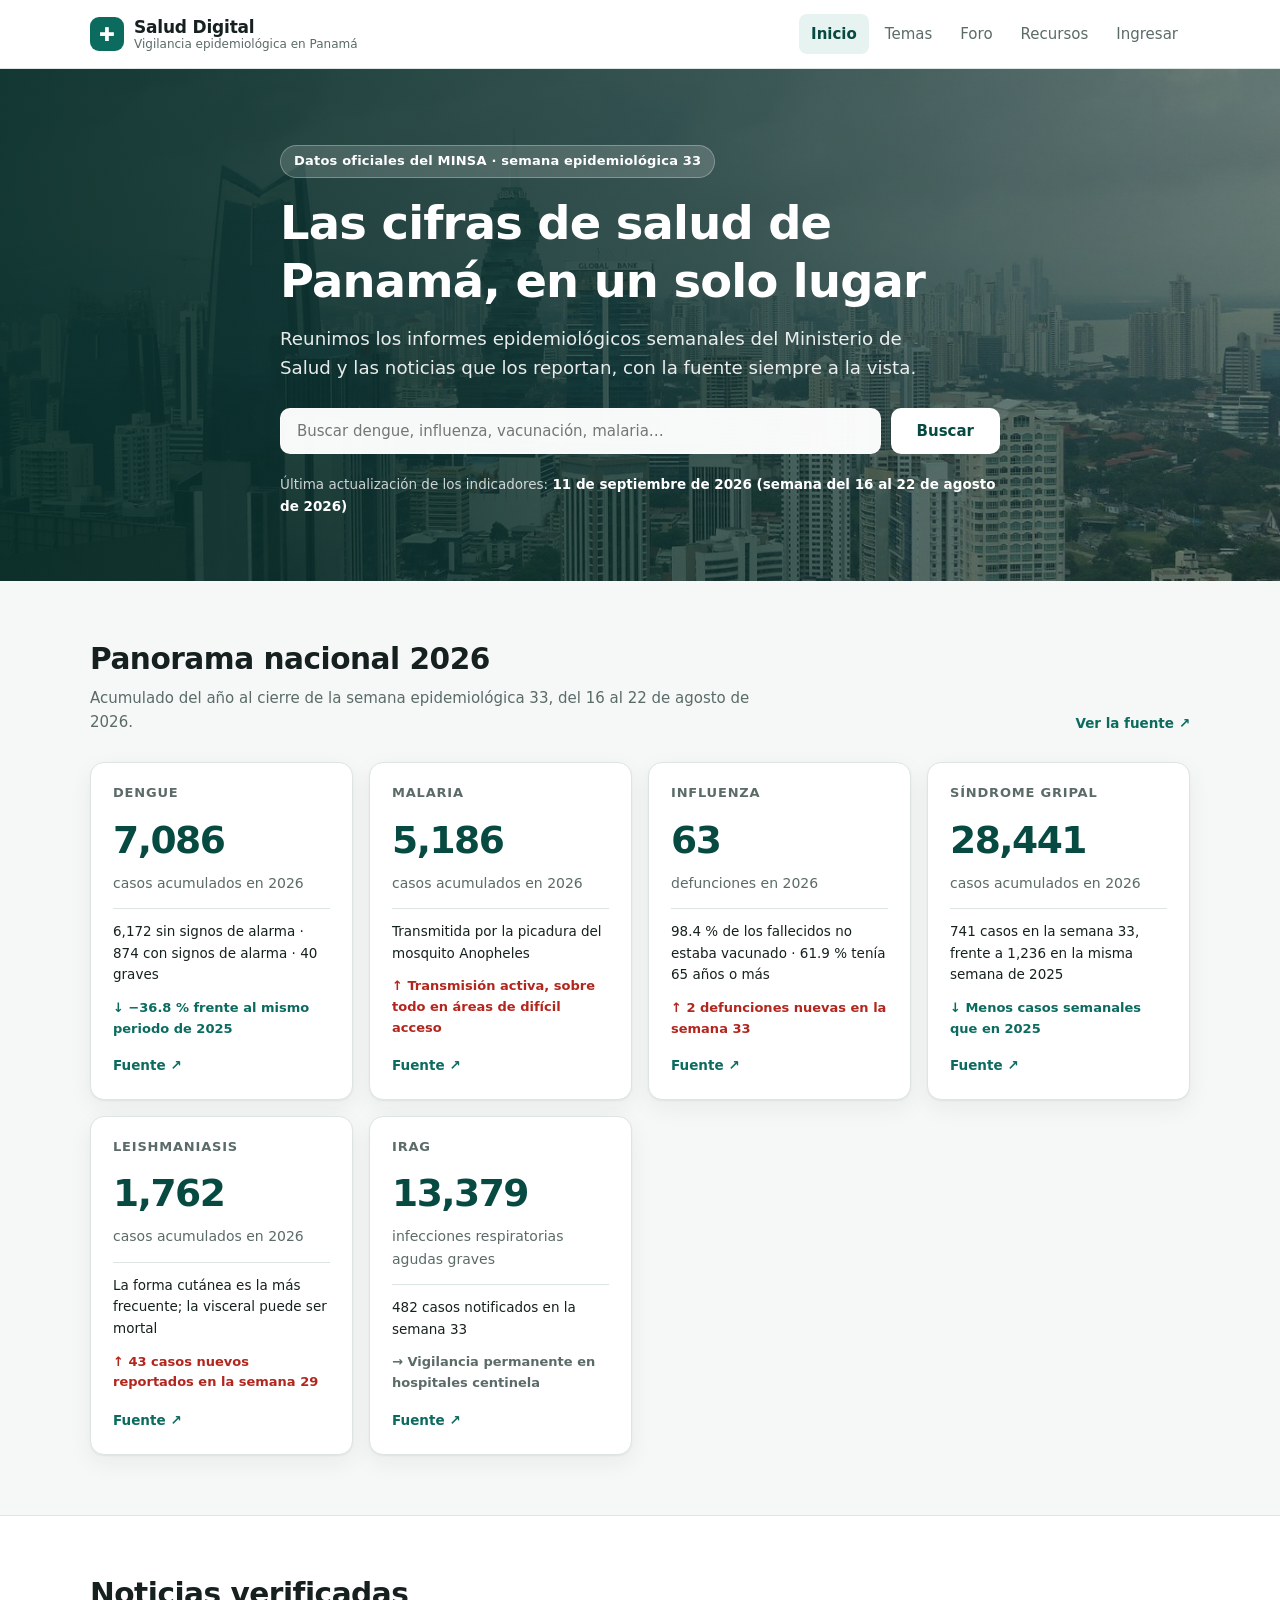
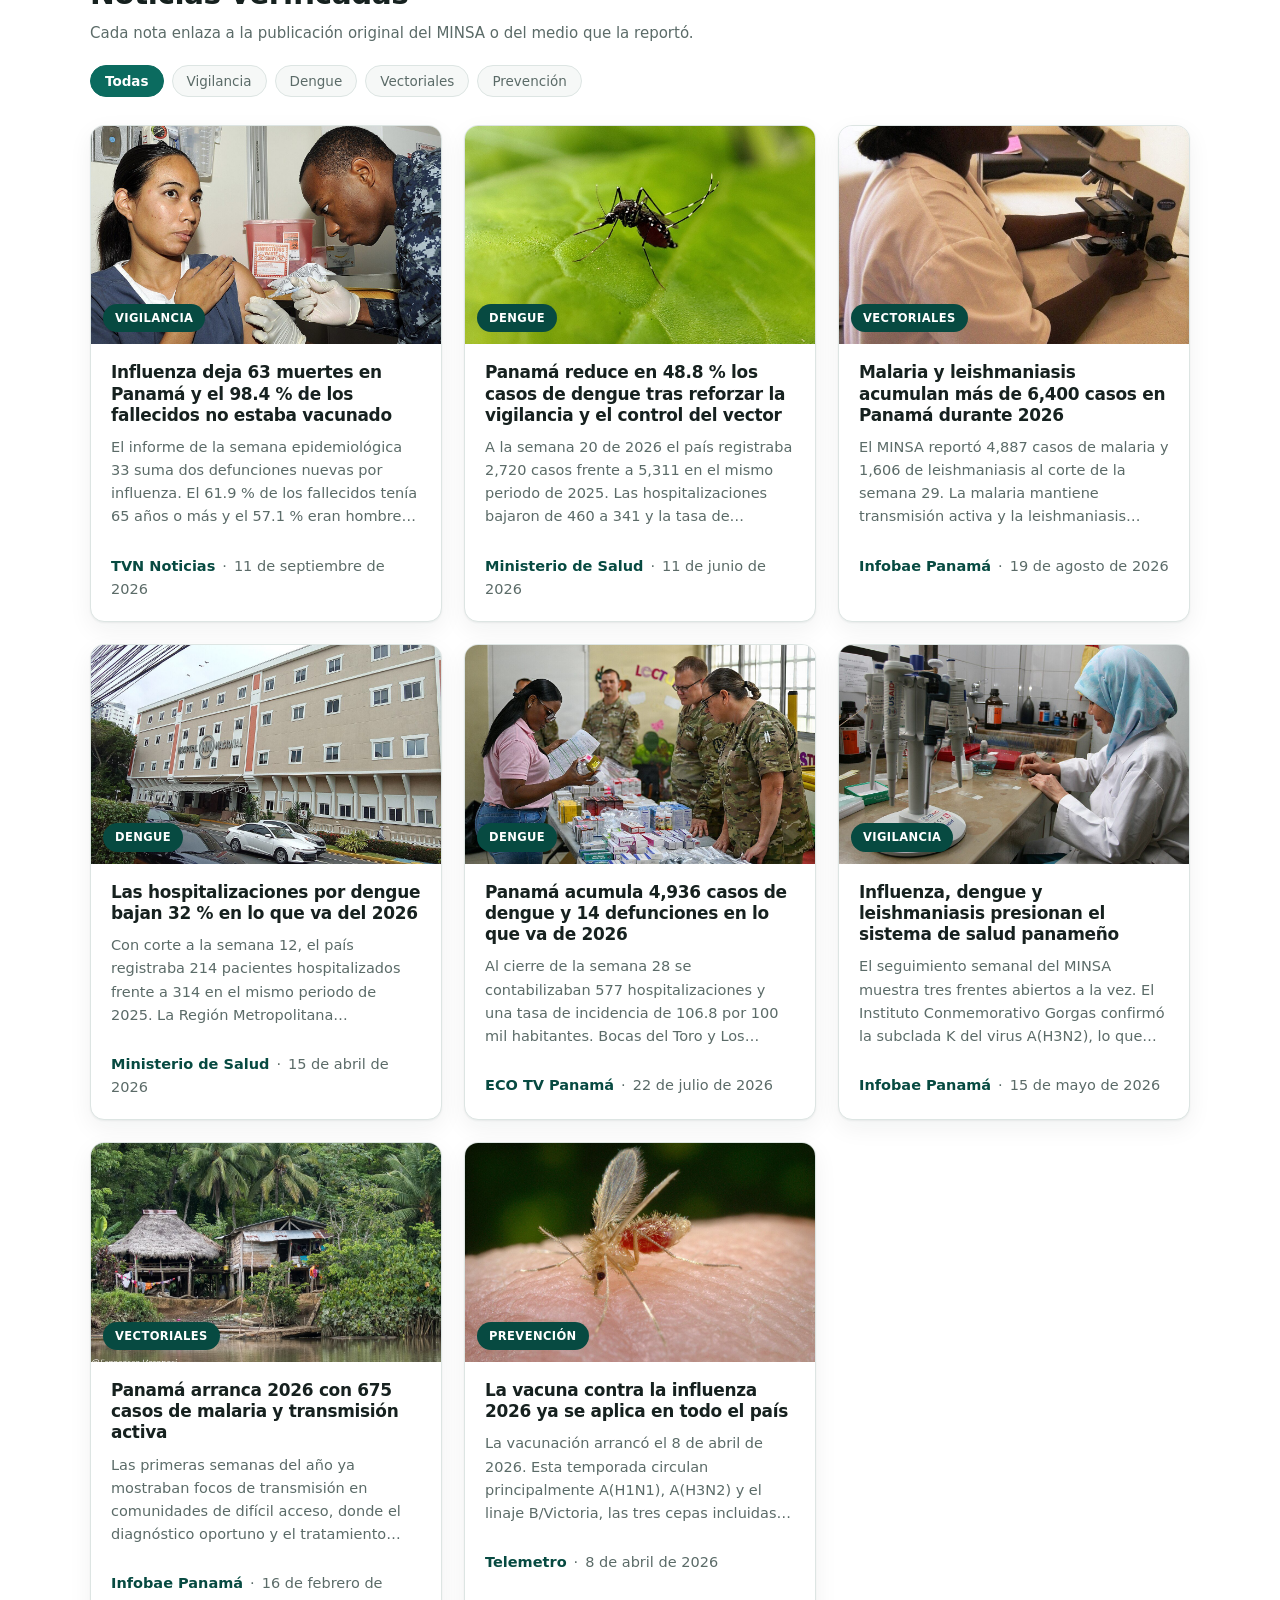
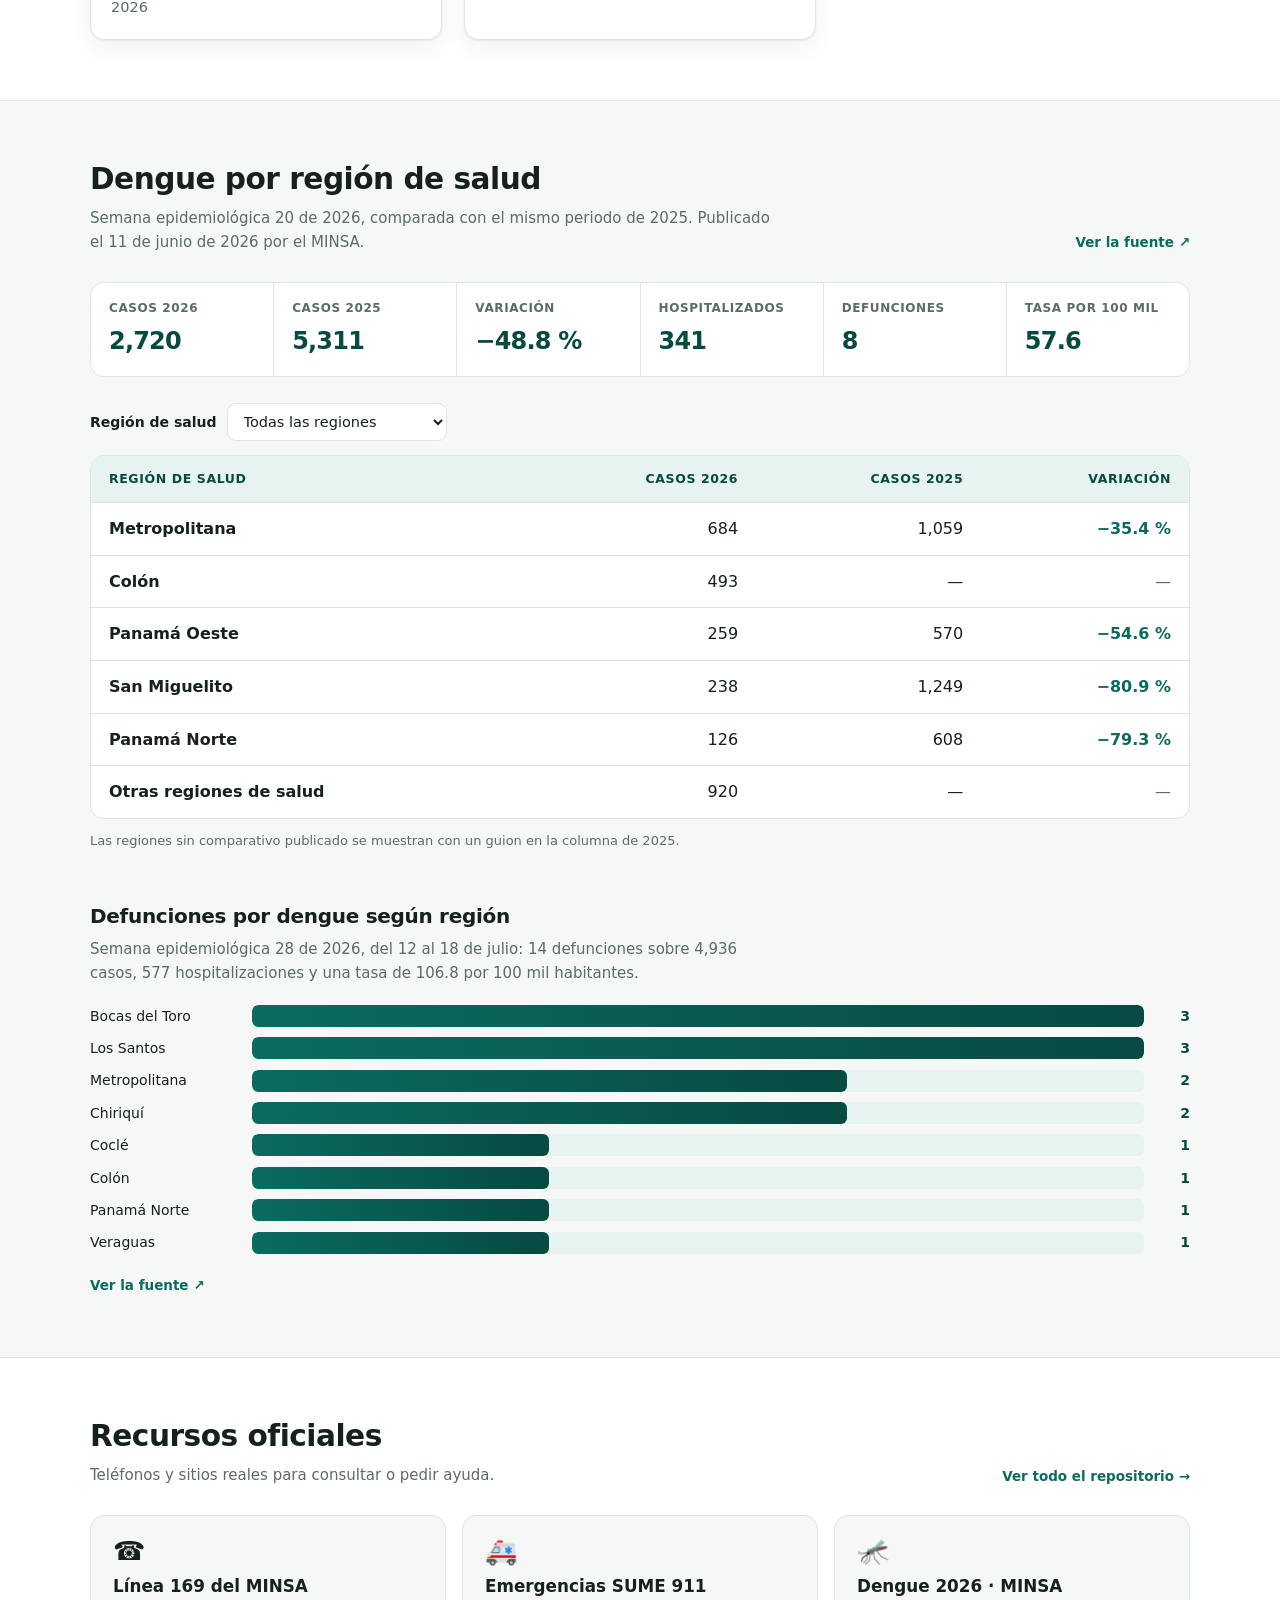
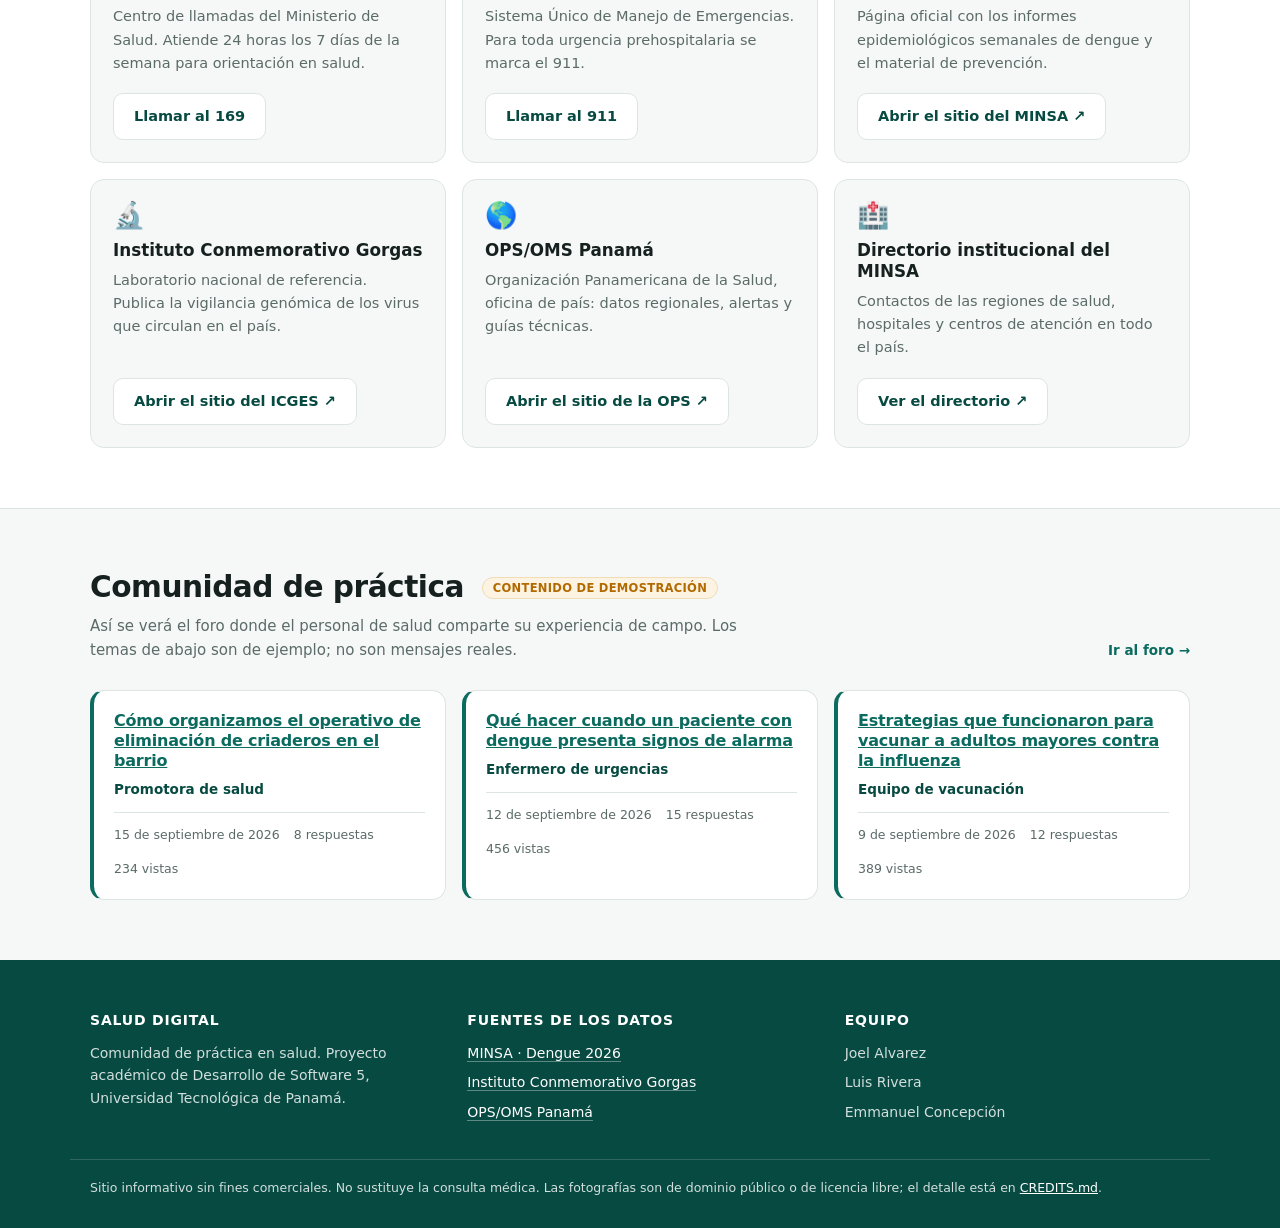
==== commit e62f9eb1: "feat(sitio): menu entre paginas, sesion de demostracion y codigo compartido" ====
--- a/index.html
+++ b/index.html
@@ -15,7 +15,7 @@
     <!-- ===== ENCABEZADO ===== -->
     <header class="navbar" id="navbar">
         <div class="container navbar-inner">
-            <a class="brand" href="#inicio">
+            <a class="brand" href="index.html">
                 <span class="brand-mark" aria-hidden="true">✚</span>
                 <span class="brand-text">
                     <strong>Salud Digital</strong>
@@ -28,11 +28,11 @@
             </button>
 
             <nav class="menu" id="menu" aria-label="Navegación principal">
-                <a href="#panorama">Panorama</a>
-                <a href="#noticias">Noticias</a>
-                <a href="#estadisticas">Estadísticas</a>
-                <a href="#recursos">Recursos</a>
-                <a href="#foro">Comunidad</a>
+                <a href="index.html">Inicio</a>
+                <a href="temas.html">Temas</a>
+                <a href="foro.html">Foro</a>
+                <a href="recursos.html">Recursos</a>
+                <a href="login.html" class="menu-cuenta" data-cuenta>Ingresar</a>
             </nav>
         </div>
     </header>
@@ -142,6 +142,7 @@
                         <h2>Recursos oficiales</h2>
                         <p class="section-sub">Teléfonos y sitios reales para consultar o pedir ayuda.</p>
                     </div>
+                    <a class="link-fuente" href="recursos.html">Ver todo el repositorio →</a>
                 </div>
                 <div class="recursos-grid" id="recursosGrid"></div>
             </div>
@@ -158,6 +159,7 @@
                             Los temas de abajo son de ejemplo; no son mensajes reales.
                         </p>
                     </div>
+                    <a class="link-fuente" href="foro.html">Ir al foro →</a>
                 </div>
                 <div id="temasGrid" class="temas-grid"></div>
             </div>
@@ -215,6 +217,7 @@
     </div>
 
     <script src="js/data.js"></script>
+    <script src="js/comun.js"></script>
     <script src="js/main.js"></script>
 </body>
 </html>
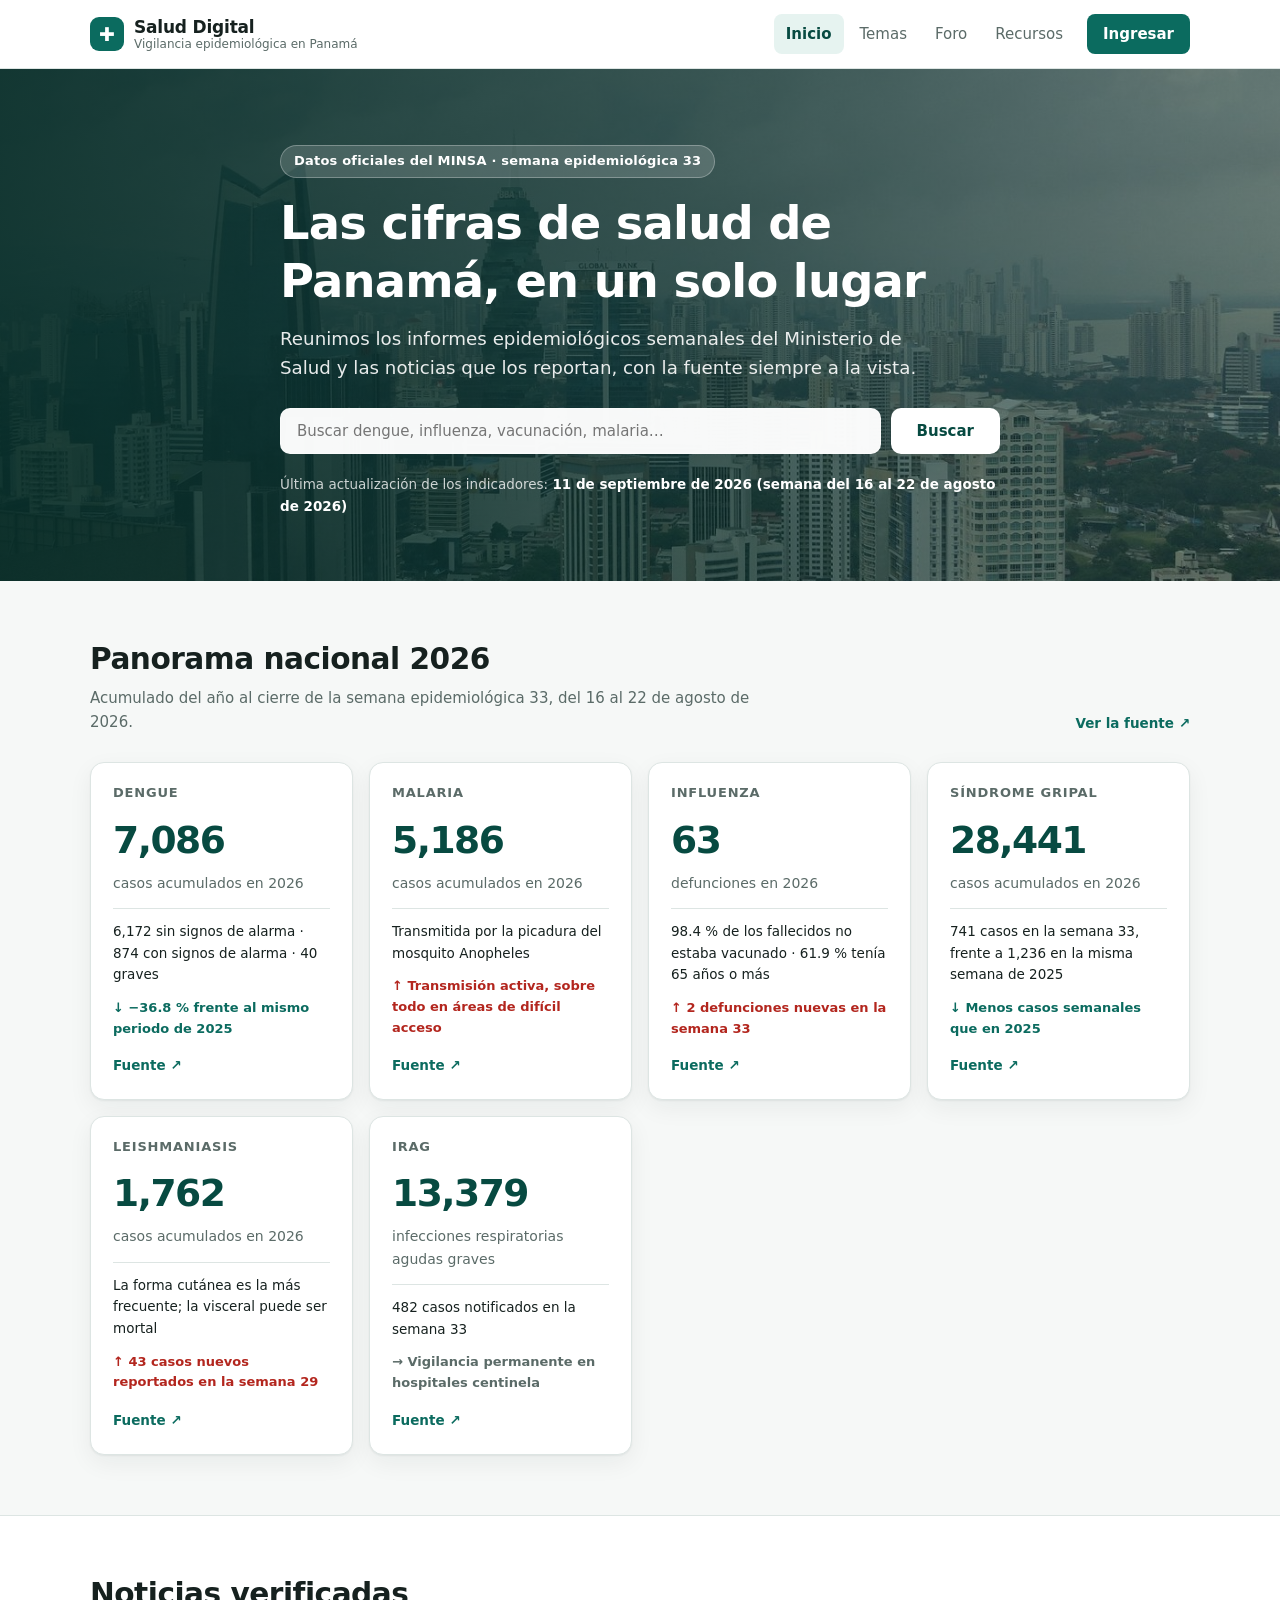
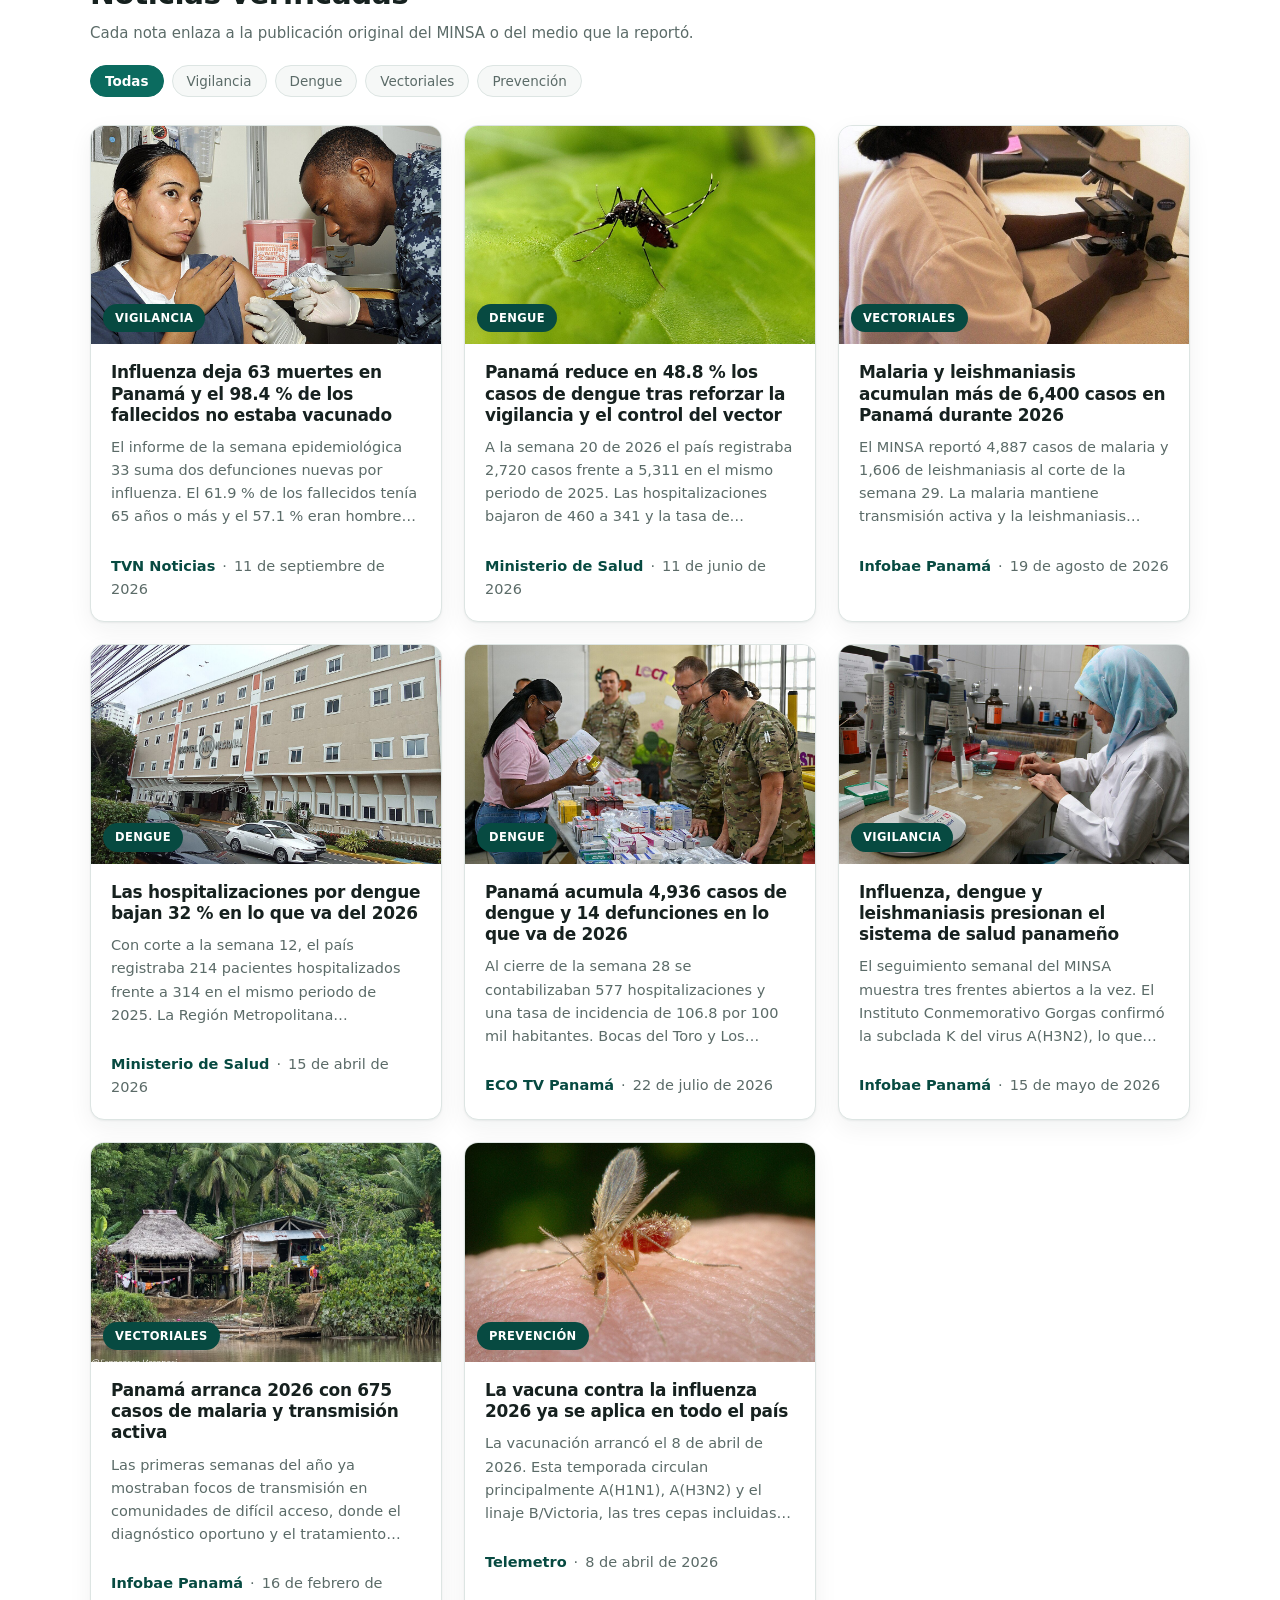
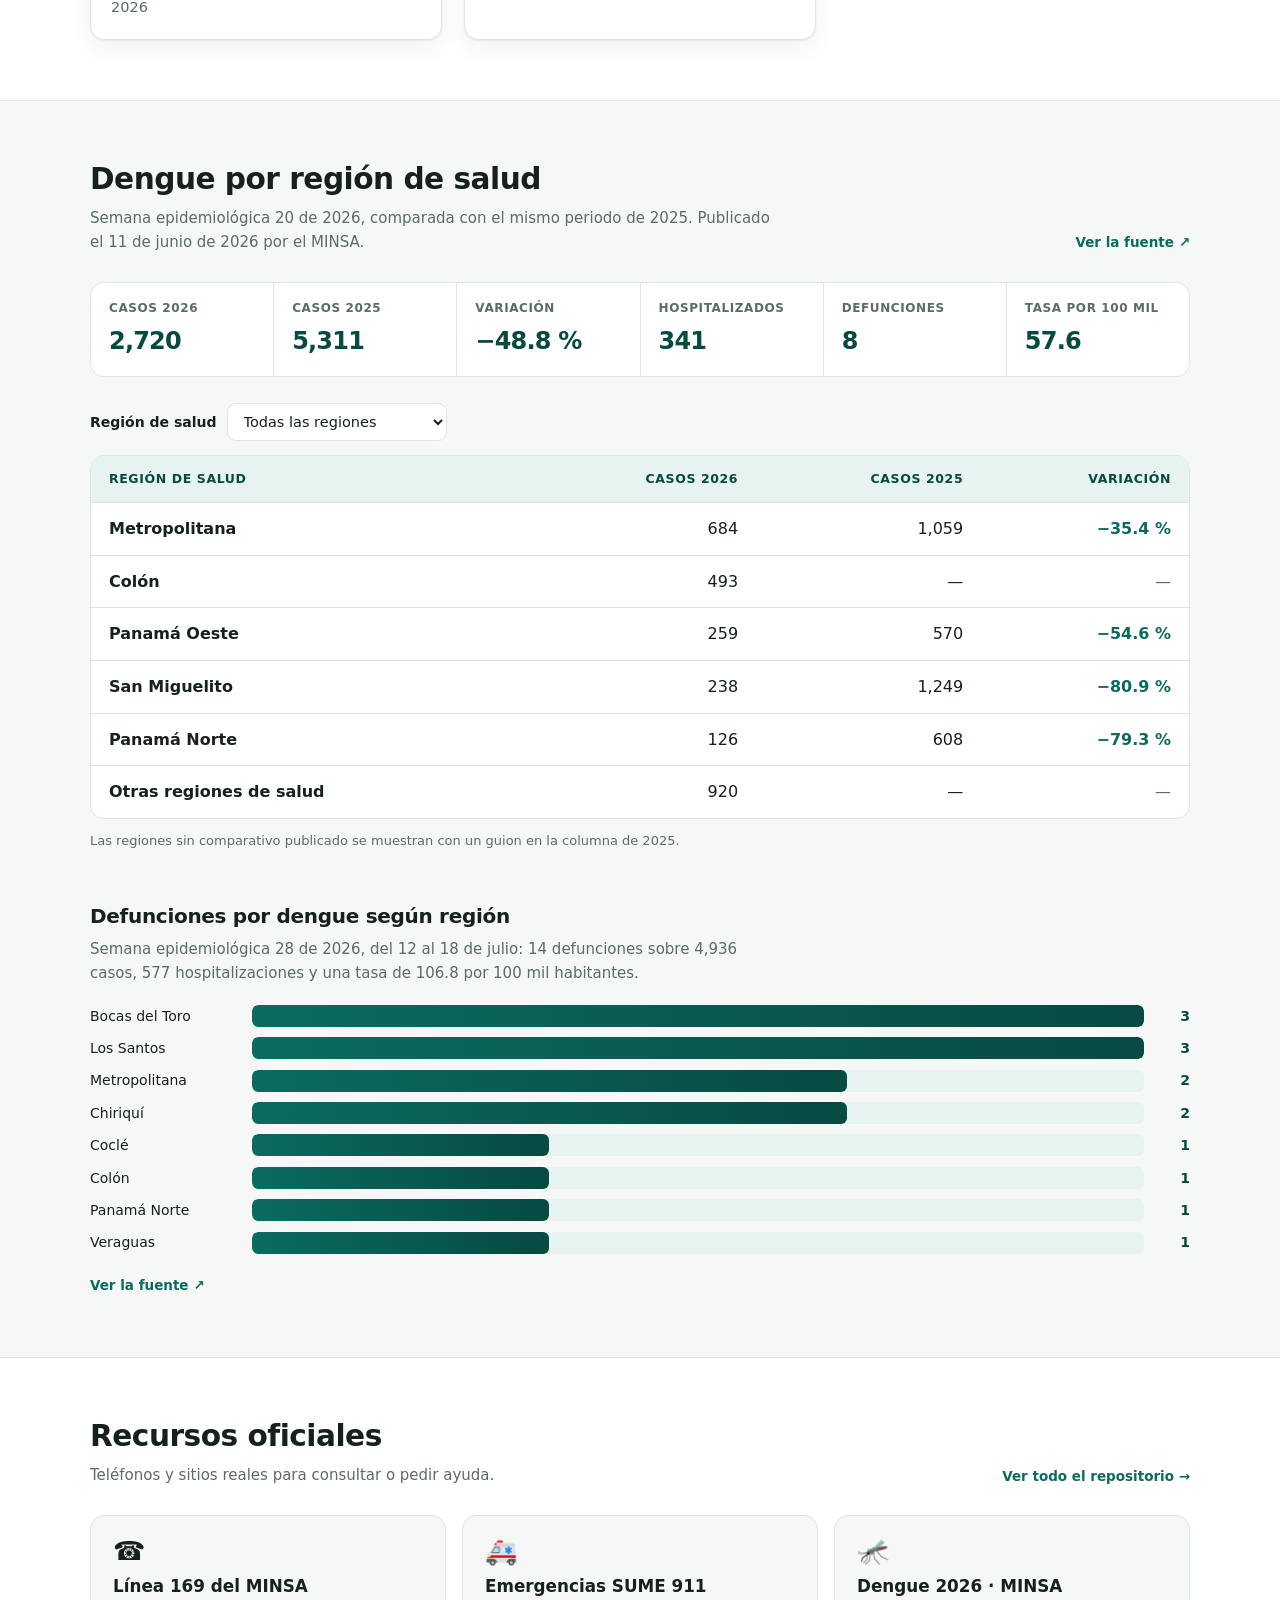
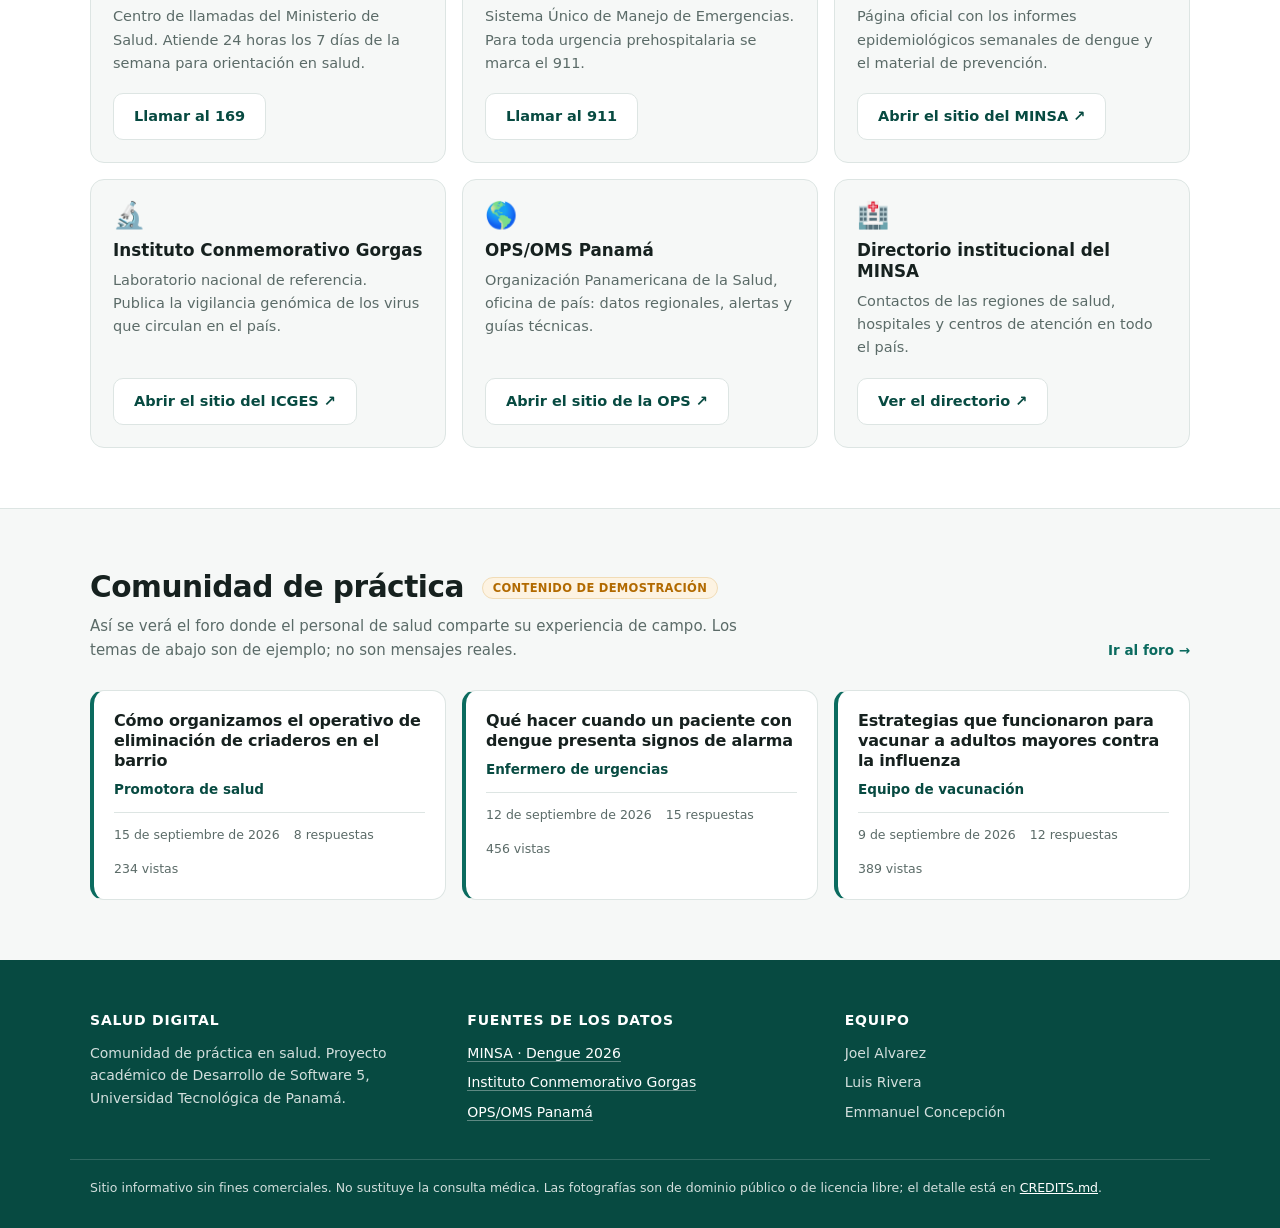
==== commit 6909cb06: "refactor(estilos): separar el css en una hoja compartida y una por pagina" ====
--- a/index.html
+++ b/index.html
@@ -8,6 +8,7 @@
     <meta name="theme-color" content="#0b6b5f">
     <link rel="icon" href="data:image/svg+xml,<svg xmlns='http://www.w3.org/2000/svg' viewBox='0 0 100 100'><rect width='100' height='100' rx='22' fill='%230b6b5f'/><path d='M42 20h16v22h22v16H58v22H42V58H20V42h22z' fill='%23fff'/></svg>">
     <link rel="stylesheet" href="css/styles.css">
+    <link rel="stylesheet" href="css/inicio.css">
 </head>
 <body>
     <a href="#contenido" class="skip-link">Saltar al contenido</a>
--- a/css/styles.css
+++ b/css/styles.css
@@ -1,6 +1,10 @@
 /* =========================================================================
-   Salud Digital - Estilos
+   Salud Digital - Estilos compartidos
+   Base, encabezado, pie y componentes que usan todas las páginas.
+   Cada página carga además su propia hoja (inicio, acceso, temas...).
    ========================================================================= */
+
+/* ===== Variables y base ===== */
 
 :root {
     --verde: #0b6b5f;
@@ -107,55 +111,22 @@
 .nav-toggle span { display: block; height: 2px; background: var(--tinta); border-radius: 2px; }
 .nav-toggle span + span { margin-top: 5px; }
 
-/* ===== Portada ===== */
-
-.hero { position: relative; color: #fff; overflow: hidden; }
-
-.hero-media {
-    position: absolute; inset: 0;
-    background: #08403a url("../assets/img/hero-panama.jpg") center 35% / cover no-repeat;
-}
-.hero-media::after {
-    content: ""; position: absolute; inset: 0;
-    background: linear-gradient(105deg, rgba(6, 45, 40, .93) 0%, rgba(6, 45, 40, .72) 55%, rgba(6, 45, 40, .45) 100%);
-}
-
-.hero-content { position: relative; padding: 76px 20px 64px; max-width: 760px; }
-
-.hero-eyebrow {
-    display: inline-block; margin: 0 0 16px;
-    background: rgba(255, 255, 255, .16);
-    border: 1px solid rgba(255, 255, 255, .28);
-    padding: 5px 13px; border-radius: 999px;
-    font-size: 13px; font-weight: 600; letter-spacing: .2px;
-}
-
-.hero h1 { font-size: clamp(1.9rem, 5vw, 2.9rem); letter-spacing: -.8px; }
-
-.hero-lead {
-    font-size: clamp(1rem, 2.2vw, 1.14rem);
-    color: rgba(255, 255, 255, .9);
-    margin: 14px 0 26px; max-width: 58ch;
-}
-
-.search-bar { display: flex; gap: 10px; flex-wrap: wrap; }
-
-.search-bar input {
-    flex: 1 1 260px; min-width: 0;
-    padding: 13px 16px; font-size: 15px; font-family: inherit;
-    border: 1px solid rgba(255, 255, 255, .3); border-radius: 10px;
-    background: rgba(255, 255, 255, .97); color: var(--tinta);
-}
-
-.search-bar button {
-    padding: 13px 26px; font-size: 15px; font-weight: 600; font-family: inherit;
-    border: 0; border-radius: 10px; cursor: pointer;
+/* ===== Menú: acceso a la cuenta ===== */
+
+.menu .menu-cuenta {
+    margin-left: 8px; padding: 8px 16px;
+    background: var(--verde); color: #fff; font-weight: 600;
+    display: inline-flex; align-items: center; gap: 8px;
+}
+.menu .menu-cuenta:hover,
+.menu .menu-cuenta.activo { background: var(--verde-oscuro); color: #fff; }
+
+.menu-avatar {
+    width: 24px; height: 24px; border-radius: 50%;
+    display: inline-grid; place-items: center;
     background: #fff; color: var(--verde-oscuro);
-}
-.search-bar button:hover { background: var(--verde-claro); }
-
-.hero-note { margin: 20px 0 0; font-size: 13.5px; color: rgba(255, 255, 255, .78); }
-.hero-note strong { color: #fff; font-weight: 600; }
+    font-size: 11px; font-weight: 700;
+}
 
 /* ===== Secciones ===== */
 
@@ -188,116 +159,111 @@
     text-transform: uppercase;
 }
 
-/* ===== Indicadores ===== */
-
-.indicadores-grid {
-    display: grid; gap: 16px;
-    grid-template-columns: repeat(auto-fit, minmax(260px, 1fr));
-}
-
-.indicador {
-    background: var(--blanco); border: 1px solid var(--linea);
-    border-radius: var(--radio); padding: 22px;
-    display: flex; flex-direction: column; gap: 2px;
-    box-shadow: var(--sombra);
-}
-
-.indicador h3 {
-    font-size: 13px; text-transform: uppercase; letter-spacing: .8px;
-    color: var(--gris); font-weight: 700;
-}
-
-.indicador-valor {
-    margin: 6px 0 0; font-size: 2.35rem; font-weight: 700;
-    letter-spacing: -1.5px; color: var(--verde-oscuro);
-    font-variant-numeric: tabular-nums;
-}
-
-.indicador-unidad { margin: 0; font-size: 14px; color: var(--gris); }
-
-.indicador-detalle {
-    margin: 12px 0 0; font-size: 13.5px; color: var(--tinta);
-    padding-top: 12px; border-top: 1px solid var(--linea);
-}
-
-.indicador-tendencia { margin: 10px 0 14px; font-size: 13px; font-weight: 600; }
-.t-baja { color: var(--verde); }
-.t-sube { color: var(--rojo); }
-.t-estable { color: var(--gris); }
-
-.indicador .link-fuente { margin-top: auto; align-self: flex-start; }
-
-/* ===== Filtros de noticias ===== */
-
-.filtros-categoria { display: flex; gap: 8px; flex-wrap: wrap; }
-
-.filtro-chip {
-    padding: 7px 14px; font-size: 13.5px; font-family: inherit; font-weight: 500;
-    background: var(--fondo); color: var(--gris);
-    border: 1px solid var(--linea); border-radius: 999px; cursor: pointer;
-}
-.filtro-chip:hover { border-color: var(--verde); color: var(--verde-oscuro); }
-.filtro-chip.activo {
-    background: var(--verde); border-color: var(--verde);
-    color: #fff; font-weight: 600;
-}
-
-/* ===== Noticias ===== */
-
-.noticias-grid {
-    display: grid; gap: 22px;
-    grid-template-columns: repeat(auto-fill, minmax(290px, 1fr));
-}
-
-.noticia {
-    background: var(--blanco); border: 1px solid var(--linea);
-    border-radius: var(--radio); overflow: hidden; cursor: pointer;
-    display: flex; flex-direction: column;
-    box-shadow: var(--sombra);
-    transition: transform .18s ease, box-shadow .18s ease;
-}
-.noticia:hover, .noticia:focus-visible {
-    transform: translateY(-3px);
-    box-shadow: 0 12px 30px rgba(16, 33, 30, .13);
-}
-
-.noticia-foto { position: relative; background: var(--verde-claro); }
-.noticia-foto img {
-    width: 100%; height: auto; aspect-ratio: 16 / 10;
-    object-fit: cover; background: var(--verde-claro);
-}
-
-.chip {
-    display: inline-block;
-    background: var(--verde-oscuro); color: #fff;
-    padding: 5px 12px; border-radius: 999px;
-    font-size: 11.5px; font-weight: 700;
-    letter-spacing: .4px; text-transform: uppercase;
-}
-
-.noticia-foto .chip { position: absolute; left: 12px; bottom: 12px; }
-
-.noticia-cuerpo { padding: 18px 20px 20px; display: flex; flex-direction: column; flex: 1; }
-
-.noticia-cuerpo h3 { font-size: 1.06rem; letter-spacing: -.3px; }
-
-.noticia-cuerpo p {
-    margin: 10px 0 0; font-size: 14.5px; color: var(--gris);
-    display: -webkit-box; -webkit-line-clamp: 4; -webkit-box-orient: vertical;
-    overflow: hidden;
-}
-
-.noticia-meta {
-    display: flex; align-items: center; flex-wrap: wrap;
-    margin-top: auto; padding-top: 16px;
-    font-size: 12.5px; color: var(--gris);
-}
-.noticia-meta span:first-child { font-weight: 600; color: var(--verde-oscuro); }
-.noticia-meta span + span::before { content: "·"; margin: 0 7px; }
-
 .vacio { text-align: center; color: var(--gris); padding: 40px 0; }
 
-/* ===== Tabla y datos ===== */
+/* ===== Encabezado de página interior ===== */
+
+.pagina-head {
+    background: var(--blanco); border-bottom: 1px solid var(--linea);
+    padding: 40px 0 34px;
+}
+
+.migas { margin: 0 0 12px; font-size: 13.5px; color: var(--gris); }
+.migas a { color: var(--gris); text-decoration: none; }
+.migas a:hover { color: var(--verde-oscuro); text-decoration: underline; }
+.migas span[aria-hidden] { margin: 0 6px; }
+
+.pagina-head h1 { font-size: clamp(1.6rem, 3.6vw, 2.2rem); letter-spacing: -.6px; }
+.pagina-head .section-sub { font-size: 16px; }
+
+.pagina-head-fila {
+    display: flex; align-items: flex-end; justify-content: space-between;
+    gap: 20px; flex-wrap: wrap;
+}
+
+/* ===== Botones ===== */
+
+.btn-primary, .btn-secondary {
+    display: inline-block; text-decoration: none; text-align: center;
+    padding: 11px 20px; border-radius: 10px;
+    font-size: 14.5px; font-weight: 600;
+}
+
+.btn-primary { background: var(--verde); color: #fff; }
+.btn-primary:hover { background: var(--verde-oscuro); }
+
+.btn-secondary {
+    background: var(--blanco); color: var(--verde-oscuro);
+    border: 1px solid var(--linea); margin-top: auto; align-self: flex-start;
+}
+.btn-secondary:hover { border-color: var(--verde); background: var(--verde-claro); }
+
+button.btn-primary, button.btn-secondary { border: 0; cursor: pointer; font-family: inherit; }
+button.btn-secondary { border: 1px solid var(--linea); margin-top: 0; }
+
+.btn-bloque { display: block; width: 100%; }
+
+.btn-accion {
+    display: inline-flex; align-items: center; gap: 6px;
+    padding: 7px 12px; border-radius: 8px; cursor: pointer;
+    background: var(--blanco); color: var(--gris);
+    border: 1px solid var(--linea);
+    font-family: inherit; font-size: 13.5px; font-weight: 600;
+}
+.btn-accion:hover { border-color: var(--verde); color: var(--verde-oscuro); }
+.btn-accion[aria-pressed="true"] {
+    background: var(--verde-claro); border-color: var(--verde); color: var(--verde-oscuro);
+}
+.btn-accion.peligro:hover { border-color: var(--rojo); color: var(--rojo); }
+
+/* ===== Formularios y avisos ===== */
+
+.form { display: flex; flex-direction: column; gap: 18px; }
+
+.form-fila { display: grid; gap: 18px; grid-template-columns: repeat(auto-fit, minmax(220px, 1fr)); }
+
+.campo { display: flex; flex-direction: column; gap: 6px; }
+
+.campo label, .campo legend { font-size: 14px; font-weight: 600; }
+
+.campo input, .campo select, .campo textarea {
+    width: 100%; padding: 12px 14px;
+    font-size: 15px; font-family: inherit; color: var(--tinta);
+    background: var(--blanco); border: 1px solid #c9d5d2; border-radius: 10px;
+}
+.campo textarea { min-height: 130px; resize: vertical; line-height: 1.55; }
+.campo input:focus, .campo select:focus, .campo textarea:focus {
+    outline: none; border-color: var(--verde);
+    box-shadow: 0 0 0 3px rgba(11, 107, 95, .18);
+}
+
+.campo-ayuda { margin: 0; font-size: 12.5px; color: var(--gris); }
+.campo-error { margin: 0; font-size: 12.5px; font-weight: 600; color: var(--rojo); min-height: 0; }
+.campo-error:empty { display: none; }
+
+.con-error input, .con-error select, .con-error textarea { border-color: var(--rojo); }
+.con-error input:focus, .con-error select:focus, .con-error textarea:focus {
+    box-shadow: 0 0 0 3px rgba(179, 38, 30, .15);
+}
+
+.check { display: flex; align-items: flex-start; gap: 10px; font-size: 14px; line-height: 1.5; }
+.check input { width: 18px; height: 18px; margin: 2px 0 0; accent-color: var(--verde); flex: none; }
+
+/* Fila con elementos en los extremos: botones de un formulario, etiqueta y enlace. */
+.fila-entre { display: flex; align-items: center; justify-content: space-between; gap: 12px; flex-wrap: wrap; }
+
+.form-pie { margin: 0; font-size: 14px; color: var(--gris); text-align: center; }
+
+.aviso {
+    margin: 0; padding: 12px 14px; border-radius: 10px;
+    font-size: 14px; line-height: 1.5; border: 1px solid;
+}
+.aviso-info { background: var(--verde-claro); border-color: #bfdcd5; color: var(--verde-oscuro); }
+.aviso-ok { background: #e7f5ea; border-color: #b8dfc1; color: #1d5b2c; }
+.aviso-error { background: #fbeceb; border-color: #efc4c1; color: var(--rojo); }
+.aviso-demo { background: #fdf3e2; border-color: #f1dcb6; color: #7a4a00; }
+
+/* ===== Tablas y datos ===== */
 
 .resumen-nacional {
     display: grid; gap: 1px; margin-bottom: 26px;
@@ -349,28 +315,7 @@
 
 .nota-tabla { margin: 12px 0 0; font-size: 13px; color: var(--gris); }
 
-/* ===== Barras de defunciones ===== */
-
-.barras { margin: 20px 0 18px; display: flex; flex-direction: column; gap: 10px; }
-
-.barra-fila { display: grid; grid-template-columns: 150px 1fr 34px; align-items: center; gap: 12px; }
-
-.barra-etiqueta { font-size: 14px; font-weight: 500; }
-
-.barra-pista { height: 22px; background: var(--verde-claro); border-radius: 6px; overflow: hidden; }
-
-.barra-relleno {
-    display: block; height: 100%;
-    background: linear-gradient(90deg, var(--verde), var(--verde-oscuro));
-    border-radius: 6px;
-}
-
-.barra-valor {
-    text-align: right; font-weight: 700; font-size: 14px;
-    color: var(--verde-oscuro); font-variant-numeric: tabular-nums;
-}
-
-/* ===== Recursos ===== */
+/* ===== Tarjetas de recurso ===== */
 
 .recursos-grid {
     display: grid; gap: 16px;
@@ -386,44 +331,6 @@
 .recurso-icono { font-size: 26px; line-height: 1; }
 .recurso h3 { margin: 12px 0 0; font-size: 1.05rem; }
 .recurso p { margin: 8px 0 18px; font-size: 14.5px; color: var(--gris); }
-
-.btn-primary, .btn-secondary {
-    display: inline-block; text-decoration: none; text-align: center;
-    padding: 11px 20px; border-radius: 10px;
-    font-size: 14.5px; font-weight: 600;
-}
-
-.btn-primary { background: var(--verde); color: #fff; }
-.btn-primary:hover { background: var(--verde-oscuro); }
-
-.btn-secondary {
-    background: var(--blanco); color: var(--verde-oscuro);
-    border: 1px solid var(--linea); margin-top: auto; align-self: flex-start;
-}
-.btn-secondary:hover { border-color: var(--verde); background: var(--verde-claro); }
-
-/* ===== Comunidad ===== */
-
-.temas-grid {
-    display: grid; gap: 16px;
-    grid-template-columns: repeat(auto-fit, minmax(290px, 1fr));
-}
-
-.tema {
-    background: var(--blanco); border: 1px solid var(--linea);
-    border-left: 4px solid var(--verde);
-    border-radius: var(--radio); padding: 20px;
-}
-
-.tema h3 { font-size: 1rem; letter-spacing: -.2px; }
-.tema-autor { margin: 8px 0 0; font-size: 13.5px; font-weight: 600; color: var(--verde-oscuro); }
-
-.tema-meta {
-    display: flex; gap: 14px; flex-wrap: wrap;
-    margin: 12px 0 0; padding-top: 12px;
-    border-top: 1px solid var(--linea);
-    font-size: 12.5px; color: var(--gris);
-}
 
 /* ===== Pie ===== */
 
@@ -444,40 +351,6 @@
 .footer-legal { padding: 18px 20px 30px; border-top: 1px solid rgba(255, 255, 255, .16); }
 .footer-legal p { margin: 0; font-size: 12.5px; }
 .footer-legal a { color: #fff; }
-
-/* ===== Modal ===== */
-
-.modal { position: fixed; inset: 0; z-index: 1000; display: grid; place-items: center; padding: 20px; }
-.modal[hidden] { display: none; }
-
-.modal-backdrop { position: absolute; inset: 0; background: rgba(8, 26, 23, .72); }
-
-.modal-card {
-    position: relative; background: var(--blanco);
-    border-radius: 16px; max-width: 640px; width: 100%;
-    max-height: 88vh; overflow-y: auto;
-    box-shadow: 0 24px 60px rgba(0, 0, 0, .35);
-}
-
-.modal-cerrar {
-    position: absolute; top: 12px; right: 12px; z-index: 2;
-    width: 36px; height: 36px; border: 0; border-radius: 50%;
-    background: rgba(255, 255, 255, .92); color: var(--tinta);
-    font-size: 22px; line-height: 1; cursor: pointer;
-}
-.modal-cerrar:hover { background: #fff; }
-
-.modal-card img { width: 100%; aspect-ratio: 16 / 9; object-fit: cover; }
-
-.modal-credito {
-    margin: 0; padding: 8px 24px; font-size: 11.5px; color: var(--gris);
-    background: var(--fondo); border-bottom: 1px solid var(--linea);
-}
-
-.modal-cuerpo { padding: 22px 24px 28px; }
-.modal-cuerpo h2 { margin: 14px 0 0; font-size: 1.35rem; letter-spacing: -.4px; }
-.modal-meta { margin: 10px 0 16px; font-size: 13px; color: var(--gris); font-weight: 600; }
-.modal-cuerpo > p:not(.modal-meta) { margin: 0 0 22px; font-size: 15px; color: var(--tinta); }
 
 /* ===== Adaptación a pantallas pequeñas ===== */
 
@@ -493,21 +366,16 @@
     }
     .menu.abierto { display: flex; }
     .menu a { padding: 12px 14px; font-size: 16px; }
-
-    .hero-content { padding: 56px 20px 48px; }
+    .menu .menu-cuenta { margin: 6px 0 0; justify-content: center; }
+
     .section { padding: 46px 0; }
     .section-head { align-items: flex-start; }
-    .barra-fila { grid-template-columns: 116px 1fr 32px; gap: 10px; }
-    .barra-etiqueta { font-size: 13px; }
+    .pagina-head { padding: 30px 0 26px; }
 }
 
 @media (max-width: 520px) {
     .brand-text small { display: none; }
-    .search-bar button { flex: 1 1 100%; }
-    .indicador-valor { font-size: 2rem; }
     .dato dd { font-size: 1.3rem; }
-    .modal { padding: 0; }
-    .modal-card { max-height: 100vh; border-radius: 0; }
 }
 
 @media (prefers-reduced-motion: reduce) {
--- a/css/inicio.css
+++ b/css/inicio.css
@@ -0,0 +1,257 @@
+/* =========================================================================
+   Salud Digital - Página de inicio
+   Portada, panorama, noticias, estadísticas, vista previa del foro y modal.
+   ========================================================================= */
+
+/* ===== Portada ===== */
+
+.hero { position: relative; color: #fff; overflow: hidden; }
+
+.hero-media {
+    position: absolute; inset: 0;
+    background: #08403a url("../assets/img/hero-panama.jpg") center 35% / cover no-repeat;
+}
+.hero-media::after {
+    content: ""; position: absolute; inset: 0;
+    background: linear-gradient(105deg, rgba(6, 45, 40, .93) 0%, rgba(6, 45, 40, .72) 55%, rgba(6, 45, 40, .45) 100%);
+}
+
+.hero-content { position: relative; padding: 76px 20px 64px; max-width: 760px; }
+
+.hero-eyebrow {
+    display: inline-block; margin: 0 0 16px;
+    background: rgba(255, 255, 255, .16);
+    border: 1px solid rgba(255, 255, 255, .28);
+    padding: 5px 13px; border-radius: 999px;
+    font-size: 13px; font-weight: 600; letter-spacing: .2px;
+}
+
+.hero h1 { font-size: clamp(1.9rem, 5vw, 2.9rem); letter-spacing: -.8px; }
+
+.hero-lead {
+    font-size: clamp(1rem, 2.2vw, 1.14rem);
+    color: rgba(255, 255, 255, .9);
+    margin: 14px 0 26px; max-width: 58ch;
+}
+
+.search-bar { display: flex; gap: 10px; flex-wrap: wrap; }
+
+.search-bar input {
+    flex: 1 1 260px; min-width: 0;
+    padding: 13px 16px; font-size: 15px; font-family: inherit;
+    border: 1px solid rgba(255, 255, 255, .3); border-radius: 10px;
+    background: rgba(255, 255, 255, .97); color: var(--tinta);
+}
+
+.search-bar button {
+    padding: 13px 26px; font-size: 15px; font-weight: 600; font-family: inherit;
+    border: 0; border-radius: 10px; cursor: pointer;
+    background: #fff; color: var(--verde-oscuro);
+}
+.search-bar button:hover { background: var(--verde-claro); }
+
+.hero-note { margin: 20px 0 0; font-size: 13.5px; color: rgba(255, 255, 255, .78); }
+.hero-note strong { color: #fff; font-weight: 600; }
+
+/* ===== Indicadores ===== */
+
+.indicadores-grid {
+    display: grid; gap: 16px;
+    grid-template-columns: repeat(auto-fit, minmax(260px, 1fr));
+}
+
+.indicador {
+    background: var(--blanco); border: 1px solid var(--linea);
+    border-radius: var(--radio); padding: 22px;
+    display: flex; flex-direction: column; gap: 2px;
+    box-shadow: var(--sombra);
+}
+
+.indicador h3 {
+    font-size: 13px; text-transform: uppercase; letter-spacing: .8px;
+    color: var(--gris); font-weight: 700;
+}
+
+.indicador-valor {
+    margin: 6px 0 0; font-size: 2.35rem; font-weight: 700;
+    letter-spacing: -1.5px; color: var(--verde-oscuro);
+    font-variant-numeric: tabular-nums;
+}
+
+.indicador-unidad { margin: 0; font-size: 14px; color: var(--gris); }
+
+.indicador-detalle {
+    margin: 12px 0 0; font-size: 13.5px; color: var(--tinta);
+    padding-top: 12px; border-top: 1px solid var(--linea);
+}
+
+.indicador-tendencia { margin: 10px 0 14px; font-size: 13px; font-weight: 600; }
+.t-baja { color: var(--verde); }
+.t-sube { color: var(--rojo); }
+.t-estable { color: var(--gris); }
+
+.indicador .link-fuente { margin-top: auto; align-self: flex-start; }
+
+/* ===== Filtros de noticias ===== */
+
+.filtros-categoria { display: flex; gap: 8px; flex-wrap: wrap; }
+
+.filtro-chip {
+    padding: 7px 14px; font-size: 13.5px; font-family: inherit; font-weight: 500;
+    background: var(--fondo); color: var(--gris);
+    border: 1px solid var(--linea); border-radius: 999px; cursor: pointer;
+}
+.filtro-chip:hover { border-color: var(--verde); color: var(--verde-oscuro); }
+.filtro-chip.activo {
+    background: var(--verde); border-color: var(--verde);
+    color: #fff; font-weight: 600;
+}
+
+/* ===== Noticias ===== */
+
+.noticias-grid {
+    display: grid; gap: 22px;
+    grid-template-columns: repeat(auto-fill, minmax(290px, 1fr));
+}
+
+.noticia {
+    background: var(--blanco); border: 1px solid var(--linea);
+    border-radius: var(--radio); overflow: hidden; cursor: pointer;
+    display: flex; flex-direction: column;
+    box-shadow: var(--sombra);
+    transition: transform .18s ease, box-shadow .18s ease;
+}
+.noticia:hover, .noticia:focus-visible {
+    transform: translateY(-3px);
+    box-shadow: 0 12px 30px rgba(16, 33, 30, .13);
+}
+
+.noticia-foto { position: relative; background: var(--verde-claro); }
+.noticia-foto img {
+    width: 100%; height: auto; aspect-ratio: 16 / 10;
+    object-fit: cover; background: var(--verde-claro);
+}
+
+.chip {
+    display: inline-block;
+    background: var(--verde-oscuro); color: #fff;
+    padding: 5px 12px; border-radius: 999px;
+    font-size: 11.5px; font-weight: 700;
+    letter-spacing: .4px; text-transform: uppercase;
+}
+
+.noticia-foto .chip { position: absolute; left: 12px; bottom: 12px; }
+
+.noticia-cuerpo { padding: 18px 20px 20px; display: flex; flex-direction: column; flex: 1; }
+
+.noticia-cuerpo h3 { font-size: 1.06rem; letter-spacing: -.3px; }
+
+.noticia-cuerpo p {
+    margin: 10px 0 0; font-size: 14.5px; color: var(--gris);
+    display: -webkit-box; -webkit-line-clamp: 4; -webkit-box-orient: vertical;
+    overflow: hidden;
+}
+
+.noticia-meta {
+    display: flex; align-items: center; flex-wrap: wrap;
+    margin-top: auto; padding-top: 16px;
+    font-size: 12.5px; color: var(--gris);
+}
+.noticia-meta span:first-child { font-weight: 600; color: var(--verde-oscuro); }
+.noticia-meta span + span::before { content: "·"; margin: 0 7px; }
+
+/* ===== Gráfico de defunciones ===== */
+
+.barras { margin: 20px 0 18px; display: flex; flex-direction: column; gap: 10px; }
+
+.barra-fila { display: grid; grid-template-columns: 150px 1fr 34px; align-items: center; gap: 12px; }
+
+.barra-etiqueta { font-size: 14px; font-weight: 500; }
+
+.barra-pista { height: 22px; background: var(--verde-claro); border-radius: 6px; overflow: hidden; }
+
+.barra-relleno {
+    display: block; height: 100%;
+    background: linear-gradient(90deg, var(--verde), var(--verde-oscuro));
+    border-radius: 6px;
+}
+
+.barra-valor {
+    text-align: right; font-weight: 700; font-size: 14px;
+    color: var(--verde-oscuro); font-variant-numeric: tabular-nums;
+}
+
+/* ===== Vista previa de la comunidad ===== */
+
+.temas-grid {
+    display: grid; gap: 16px;
+    grid-template-columns: repeat(auto-fit, minmax(290px, 1fr));
+}
+
+.tema {
+    background: var(--blanco); border: 1px solid var(--linea);
+    border-left: 4px solid var(--verde);
+    border-radius: var(--radio); padding: 20px;
+}
+
+.tema h3 { font-size: 1rem; letter-spacing: -.2px; }
+.tema-autor { margin: 8px 0 0; font-size: 13.5px; font-weight: 600; color: var(--verde-oscuro); }
+
+.tema-meta {
+    display: flex; gap: 14px; flex-wrap: wrap;
+    margin: 12px 0 0; padding-top: 12px;
+    border-top: 1px solid var(--linea);
+    font-size: 12.5px; color: var(--gris);
+}
+
+.tema-enlace { color: inherit; text-decoration: none; }
+.tema-enlace:hover { color: var(--verde-oscuro); text-decoration: underline; }
+
+/* ===== Modal de noticia ===== */
+
+.modal { position: fixed; inset: 0; z-index: 1000; display: grid; place-items: center; padding: 20px; }
+.modal[hidden] { display: none; }
+
+.modal-backdrop { position: absolute; inset: 0; background: rgba(8, 26, 23, .72); }
+
+.modal-card {
+    position: relative; background: var(--blanco);
+    border-radius: 16px; max-width: 640px; width: 100%;
+    max-height: 88vh; overflow-y: auto;
+    box-shadow: 0 24px 60px rgba(0, 0, 0, .35);
+}
+
+.modal-cerrar {
+    position: absolute; top: 12px; right: 12px; z-index: 2;
+    width: 36px; height: 36px; border: 0; border-radius: 50%;
+    background: rgba(255, 255, 255, .92); color: var(--tinta);
+    font-size: 22px; line-height: 1; cursor: pointer;
+}
+.modal-cerrar:hover { background: #fff; }
+
+.modal-card img { width: 100%; aspect-ratio: 16 / 9; object-fit: cover; }
+
+.modal-credito {
+    margin: 0; padding: 8px 24px; font-size: 11.5px; color: var(--gris);
+    background: var(--fondo); border-bottom: 1px solid var(--linea);
+}
+
+.modal-cuerpo { padding: 22px 24px 28px; }
+.modal-cuerpo h2 { margin: 14px 0 0; font-size: 1.35rem; letter-spacing: -.4px; }
+.modal-meta { margin: 10px 0 16px; font-size: 13px; color: var(--gris); font-weight: 600; }
+.modal-cuerpo > p:not(.modal-meta) { margin: 0 0 22px; font-size: 15px; color: var(--tinta); }
+
+/* ===== Adaptación a pantallas pequeñas ===== */
+
+@media (max-width: 860px) {
+    .hero-content { padding: 56px 20px 48px; }
+    .barra-fila { grid-template-columns: 116px 1fr 32px; gap: 10px; }
+    .barra-etiqueta { font-size: 13px; }
+}
+
+@media (max-width: 520px) {
+    .search-bar button { flex: 1 1 100%; }
+    .indicador-valor { font-size: 2rem; }
+    .modal { padding: 0; }
+    .modal-card { max-height: 100vh; border-radius: 0; }
+}
